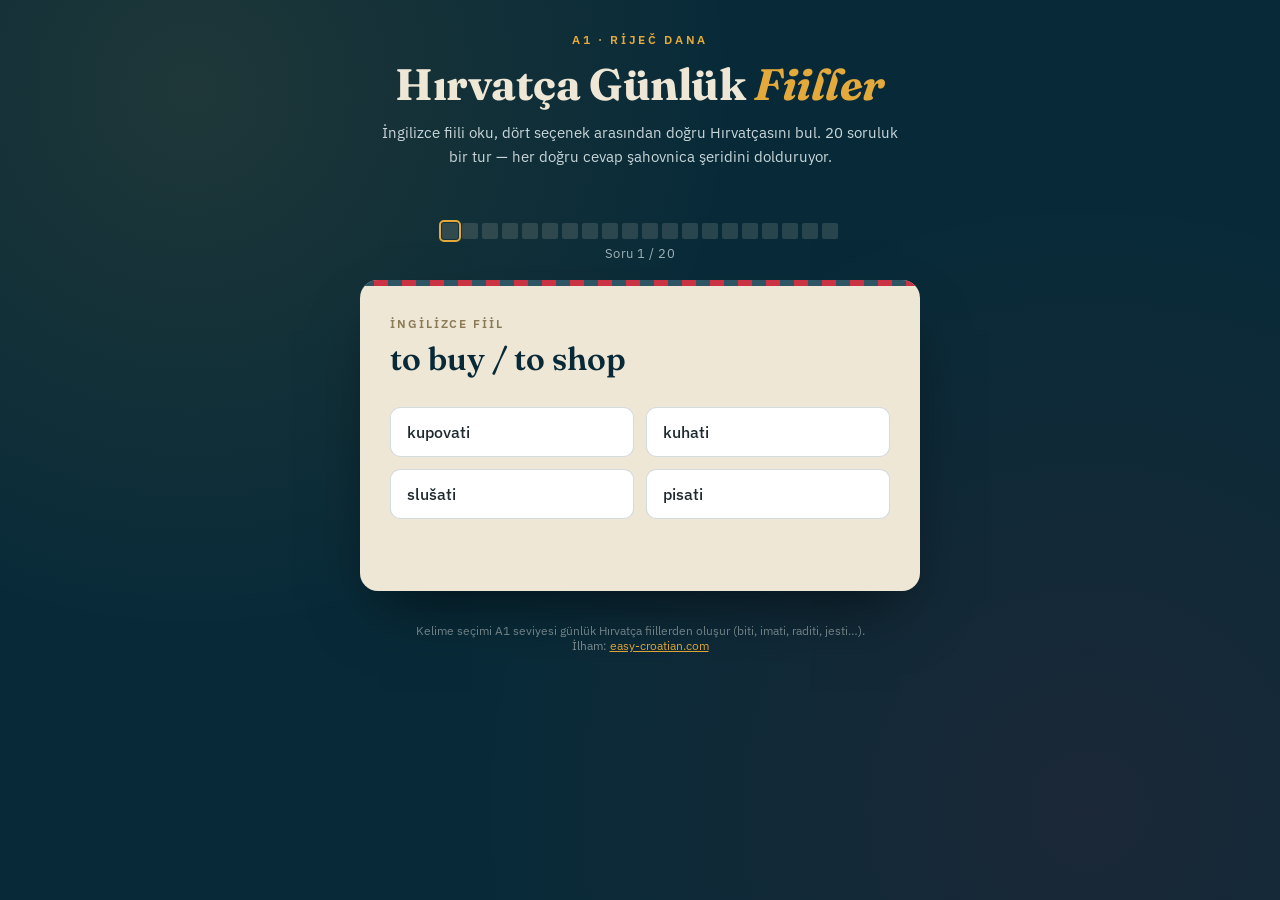
==== index.html @ 17aa5a61 "Add files via upload" ====
<!DOCTYPE html>
<html lang="tr">
<head>
<meta charset="UTF-8">
<meta name="viewport" content="width=device-width, initial-scale=1.0">
<title>Hrvatski Glagoli — Günlük Hırvatça Fiiller Quiz'i</title>
<link rel="preconnect" href="https://fonts.googleapis.com">
<link href="https://fonts.googleapis.com/css2?family=Fraunces:opsz,wght@9..144,400;9..144,600;9..144,700&family=IBM+Plex+Sans:wght@400;500;600;700&display=swap" rel="stylesheet">
<style>
  :root{
    --navy:#0B3B4F;
    --navy-deep:#082A38;
    --stone:#EFE7D6;
    --stone-dim:#E3D8C0;
    --red:#C4132B;
    --olive:#6F7B3E;
    --gold:#E3A93B;
    --ink:#1E2A2E;
  }
  *{box-sizing:border-box;}
  html,body{margin:0;padding:0;}
  body{
    background:var(--navy-deep);
    background-image:
      radial-gradient(circle at 15% 10%, rgba(227,169,59,0.10), transparent 40%),
      radial-gradient(circle at 85% 90%, rgba(196,19,43,0.10), transparent 45%);
    color:var(--stone);
    font-family:'IBM Plex Sans', sans-serif;
    min-height:100vh;
    display:flex;
    flex-direction:column;
    align-items:center;
    padding:32px 16px 60px;
  }
  @media (prefers-reduced-motion: reduce){
    *{animation-duration:0.001ms !important; transition-duration:0.001ms !important;}
  }

  header{
    text-align:center;
    max-width:640px;
    margin-bottom:28px;
  }
  .eyebrow{
    font-size:12px;
    letter-spacing:0.22em;
    text-transform:uppercase;
    color:var(--gold);
    font-weight:600;
    margin-bottom:10px;
  }
  h1{
    font-family:'Fraunces', serif;
    font-weight:700;
    font-size:clamp(28px, 5vw, 44px);
    margin:0 0 10px;
    color:var(--stone);
    letter-spacing:-0.01em;
  }
  h1 em{
    font-style:italic;
    color:var(--gold);
  }
  .sub{
    color:#C9D6D9;
    font-size:15px;
    line-height:1.6;
    max-width:520px;
    margin:0 auto;
  }

  /* Šahovnica progress strip — the signature element */
  .board{
    display:flex;
    gap:4px;
    margin:26px 0 6px;
    flex-wrap:wrap;
    justify-content:center;
    max-width:560px;
  }
  .sq{
    width:16px;
    height:16px;
    background:rgba(239,231,214,0.14);
    border-radius:2px;
    transition:background 0.35s ease, transform 0.35s ease;
  }
  .sq.correct{background:var(--olive); transform:scale(1.05);}
  .sq.wrong{background:var(--red); transform:scale(1.05);}
  .sq.current{outline:2px solid var(--gold); outline-offset:1px;}

  .counter{
    font-size:13px;
    color:#9FB2B6;
    margin-bottom:18px;
    letter-spacing:0.04em;
  }

  main{
    width:100%;
    max-width:560px;
  }

  .card{
    background:var(--stone);
    color:var(--ink);
    border-radius:18px;
    padding:36px 30px 30px;
    box-shadow:0 30px 60px -20px rgba(0,0,0,0.55);
    position:relative;
    overflow:hidden;
  }
  .card::before{
    content:"";
    position:absolute;
    top:0; left:0; right:0;
    height:6px;
    background:repeating-linear-gradient(90deg, var(--navy) 0 14px, var(--red) 14px 28px);
    opacity:0.85;
  }

  .prompt-label{
    font-size:12px;
    text-transform:uppercase;
    letter-spacing:0.16em;
    color:#8A7A55;
    font-weight:600;
    margin-bottom:8px;
  }
  .prompt{
    font-family:'Fraunces', serif;
    font-size:clamp(24px, 4vw, 32px);
    font-weight:600;
    line-height:1.25;
    margin:0 0 28px;
    color:var(--navy-deep);
  }

  .options{
    display:grid;
    grid-template-columns:1fr 1fr;
    gap:12px;
  }
  @media (max-width:420px){
    .options{grid-template-columns:1fr;}
  }
  .opt{
    font-family:'IBM Plex Sans', sans-serif;
    font-size:16px;
    font-weight:500;
    text-align:left;
    padding:14px 16px;
    border-radius:10px;
    border:1.5px solid rgba(11,59,79,0.18);
    background:#fff;
    color:var(--ink);
    cursor:pointer;
    transition:border-color 0.15s ease, transform 0.1s ease, background 0.15s ease;
  }
  .opt:hover:not(:disabled){
    border-color:var(--navy);
    transform:translateY(-1px);
  }
  .opt:focus-visible{
    outline:3px solid var(--gold);
    outline-offset:2px;
  }
  .opt:disabled{cursor:default;}
  .opt.is-correct{
    background:var(--olive);
    border-color:var(--olive);
    color:#fff;
  }
  .opt.is-wrong{
    background:var(--red);
    border-color:var(--red);
    color:#fff;
  }

  .feedback{
    min-height:24px;
    margin-top:18px;
    font-size:14px;
    font-weight:600;
    color:var(--navy);
  }
  .feedback.wrong-msg{color:var(--red);}

  .conj-panel{
    display:none;
    margin-top:16px;
    padding-top:16px;
    border-top:1.5px dashed rgba(11,59,79,0.18);
    animation:fadeIn 0.35s ease both;
  }
  @keyframes fadeIn{
    from{opacity:0; transform:translateY(4px);}
    to{opacity:1; transform:translateY(0);}
  }
  .conj-title{
    font-size:12px;
    text-transform:uppercase;
    letter-spacing:0.14em;
    font-weight:600;
    color:#8A7A55;
    margin-bottom:10px;
  }
  .conj-grid{
    display:grid;
    grid-template-columns:1fr 1fr;
    gap:6px 16px;
  }
  .conj-row{
    display:flex;
    justify-content:space-between;
    gap:8px;
    font-size:14px;
    padding:4px 0;
    border-bottom:1px solid rgba(11,59,79,0.08);
  }
  .conj-pron{
    color:#6E7C80;
    font-weight:500;
  }
  .conj-form{
    color:var(--navy-deep);
    font-weight:600;
  }

  .usage-box{
    margin-top:16px;
    padding-top:14px;
    border-top:1px solid rgba(11,59,79,0.12);
  }
  .usage-pattern{
    display:flex; align-items:baseline; gap:10px;
    flex-wrap:wrap; margin-bottom:12px;
  }
  .usage-label{
    font-size:11px; text-transform:uppercase; letter-spacing:0.14em;
    color:#8A7A55; font-weight:600;
  }
  .usage-pattern-val{
    font-size:14.5px; font-weight:600; color:var(--red);
  }
  .usage-example{
    background:rgba(11,59,79,0.05);
    border-left:3px solid var(--gold);
    border-radius:0 8px 8px 0;
    padding:10px 12px;
  }
  .usage-hr{
    font-family:'Fraunces', serif;
    font-size:16px; font-weight:600;
    color:var(--navy-deep); margin-bottom:3px;
  }
  .usage-tr{
    font-size:13.5px; color:#6E7C80;
  }

  .next-btn{
    margin-top:16px;
    display:none;
    width:100%;
    padding:13px 16px;
    border-radius:10px;
    border:none;
    background:var(--navy);
    color:var(--stone);
    font-family:'IBM Plex Sans', sans-serif;
    font-weight:600;
    font-size:15px;
    cursor:pointer;
    transition:background 0.15s ease;
  }
  .next-btn:hover{background:var(--navy-deep);}

  /* Results screen */
  .results{
    text-align:center;
    padding:44px 30px;
  }
  .results .big{
    font-family:'Fraunces', serif;
    font-size:52px;
    font-weight:700;
    color:var(--navy-deep);
    margin:6px 0 4px;
  }
  .results p{color:#4A5A5F; font-size:15px; line-height:1.6;}
  .restart-btn{
    margin-top:22px;
    padding:13px 26px;
    border-radius:10px;
    border:none;
    background:var(--red);
    color:#fff;
    font-weight:600;
    font-size:15px;
    cursor:pointer;
  }
  .restart-btn:hover{background:#a30f24;}

  footer{
    margin-top:32px;
    font-size:12px;
    color:#7C8E92;
    text-align:center;
    max-width:480px;
  }
  footer a{color:var(--gold);}
  .hidden{display:none;}
</style>
</head>
<body>

<header>
  <div class="eyebrow">A1 · Riječ dana</div>
  <h1>Hırvatça Günlük <em>Fiiller</em></h1>
  <p class="sub">İngilizce fiili oku, dört seçenek arasından doğru Hırvatçasını bul. 20 soruluk bir tur — her doğru cevap şahovnica şeridini dolduruyor.</p>
</header>

<div class="board" id="board" aria-hidden="true"></div>
<div class="counter" id="counter">Soru 1 / 20</div>

<main>
  <div class="card" id="quizCard">
    <div class="prompt-label">İngilizce fiil</div>
    <p class="prompt" id="promptText">to eat</p>
    <div class="options" id="options"></div>
    <div class="feedback" id="feedback"></div>
    <div class="conj-panel" id="conjPanel">
      <div class="conj-title" id="conjTitle">Şimdiki zaman çekimi</div>
      <div class="conj-grid" id="conjGrid"></div>
      <div class="usage-box" id="usageBox"></div>
    </div>
    <button class="next-btn" id="nextBtn">Sonraki soru →</button>
  </div>

  <div class="card hidden" id="resultsCard">
    <div class="results">
      <div class="prompt-label">Tur bitti</div>
      <div class="big" id="scoreText">0 / 20</div>
      <p id="scoreMsg">Sonuç değerlendiriliyor…</p>
      <button class="restart-btn" id="restartBtn">Yeniden başla</button>
    </div>
  </div>
</main>

<footer>
  Kelime seçimi A1 seviyesi günlük Hırvatça fiillerden oluşur (biti, imati, raditi, jesti…). İlham: <a href="https://www.easy-croatian.com/" target="_blank" rel="noopener">easy-croatian.com</a>
</footer>

<script>
  // conj = [ja, ti, on/ona/ono, mi, vi, oni] — present tense
  // pat = fiilin istediği hâl (rekcija), ex = örnek cümle, tr = Türkçesi
  const VERBS = [
    { hr:"biti", en:"to be", conj:["sam","si","je","smo","ste","su"],
      pat:"+ nominativ", ex:"Ja sam student.", tr:"Ben öğrenciyim." },
    { hr:"imati", en:"to have", conj:["imam","imaš","ima","imamo","imate","imaju"],
      pat:"+ akuzativ", ex:"Imam auto.", tr:"Arabam var." },
    { hr:"raditi", en:"to work / to do", conj:["radim","radiš","radi","radimo","radite","rade"],
      pat:"u / na + lokativ (yer)", ex:"Radim u uredu.", tr:"Ofiste çalışıyorum." },
    { hr:"jesti", en:"to eat", conj:["jedem","jedeš","jede","jedemo","jedete","jedu"],
      pat:"+ akuzativ", ex:"Jedem kruh.", tr:"Ekmek yiyorum." },
    { hr:"piti", en:"to drink", conj:["pijem","piješ","pije","pijemo","pijete","piju"],
      pat:"+ akuzativ", ex:"Pijem vodu.", tr:"Su içiyorum." },
    { hr:"spavati", en:"to sleep", conj:["spavam","spavaš","spava","spavamo","spavate","spavaju"],
      pat:"nesnesiz · u + lokativ (yer)", ex:"Spavam u sobi.", tr:"Odada uyuyorum." },
    { hr:"ići", en:"to go", conj:["idem","ideš","ide","idemo","idete","idu"],
      pat:"u / na + akuzativ (hareket)", ex:"Idem u grad.", tr:"Şehre gidiyorum." },
    { hr:"doći", en:"to come", conj:["dođem","dođeš","dođe","dođemo","dođete","dođu"],
      pat:"u / na + akuzativ (hareket)", ex:"Došao sam u Zagreb.", tr:"Zagreb'e geldim." },
    { hr:"gledati", en:"to watch", conj:["gledam","gledaš","gleda","gledamo","gledate","gledaju"],
      pat:"+ akuzativ", ex:"Gledam film.", tr:"Film izliyorum." },
    { hr:"slušati", en:"to listen", conj:["slušam","slušaš","sluša","slušamo","slušate","slušaju"],
      pat:"+ akuzativ (edatsız!)", ex:"Slušam glazbu.", tr:"Müzik dinliyorum." },
    { hr:"govoriti", en:"to speak", conj:["govorim","govoriš","govori","govorimo","govorite","govore"],
      pat:"o + lokativ (hakkında) · + akuzativ (dil)", ex:"Govorim o poslu.", tr:"İş hakkında konuşuyorum." },
    { hr:"čitati", en:"to read", conj:["čitam","čitaš","čita","čitamo","čitate","čitaju"],
      pat:"+ akuzativ", ex:"Čitam knjigu.", tr:"Kitap okuyorum." },
    { hr:"pisati", en:"to write", conj:["pišem","pišeš","piše","pišemo","pišete","pišu"],
      pat:"+ akuzativ (neyi) · + dativ (kime)", ex:"Pišem pismo majci.", tr:"Anneme mektup yazıyorum." },
    { hr:"učiti", en:"to study / to learn", conj:["učim","učiš","uči","učimo","učite","uče"],
      pat:"+ akuzativ", ex:"Učim hrvatski.", tr:"Hırvatça öğreniyorum." },
    { hr:"kupovati", en:"to buy / to shop", conj:["kupujem","kupuješ","kupuje","kupujemo","kupujete","kupuju"],
      pat:"+ akuzativ", ex:"Kupujem kruh.", tr:"Ekmek alıyorum." },
    { hr:"voljeti", en:"to love", conj:["volim","voliš","voli","volimo","volite","vole"],
      pat:"+ akuzativ", ex:"Volim more.", tr:"Denizi seviyorum." },
    { hr:"znati", en:"to know", conj:["znam","znaš","zna","znamo","znate","znaju"],
      pat:"+ akuzativ", ex:"Znam odgovor.", tr:"Cevabı biliyorum." },
    { hr:"htjeti", en:"to want", conj:["hoću","hoćeš","hoće","hoćemo","hoćete","hoće"],
      pat:"+ akuzativ · + mastar", ex:"Hoću kavu.", tr:"Kahve istiyorum." },
    { hr:"moći", en:"to be able to / can", conj:["mogu","možeš","može","možemo","možete","mogu"],
      pat:"+ mastar", ex:"Mogu doći.", tr:"Gelebilirim." },
    { hr:"živjeti", en:"to live", conj:["živim","živiš","živi","živimo","živite","žive"],
      pat:"u + lokativ (yer)", ex:"Živim u Zagrebu.", tr:"Zagreb'de yaşıyorum." },
    { hr:"igrati se", en:"to play", conj:["igram se","igraš se","igra se","igramo se","igrate se","igraju se"],
      pat:"s + instrumental (kiminle) · u + lokativ (nerede)", ex:"Djeca se igraju u parku.", tr:"Çocuklar parkta oynuyor." },
    { hr:"plesati", en:"to dance", conj:["plešem","plešeš","pleše","plešemo","plešete","plešu"],
      pat:"nesnesiz · u / na + lokativ", ex:"Plešem u klubu.", tr:"Kulüpte dans ediyorum." },
    { hr:"pjevati", en:"to sing", conj:["pjevam","pjevaš","pjeva","pjevamo","pjevate","pjevaju"],
      pat:"+ akuzativ", ex:"Pjevam pjesmu.", tr:"Şarkı söylüyorum." },
    { hr:"kuhati", en:"to cook", conj:["kuham","kuhaš","kuha","kuhamo","kuhate","kuhaju"],
      pat:"+ akuzativ", ex:"Kuham ribu.", tr:"Balık pişiriyorum." },
    { hr:"čistiti", en:"to clean", conj:["čistim","čistiš","čisti","čistimo","čistite","čiste"],
      pat:"+ akuzativ", ex:"Čistim sobu.", tr:"Odayı temizliyorum." },
    { hr:"prati", en:"to wash", conj:["perem","pereš","pere","peremo","perete","peru"],
      pat:"+ akuzativ", ex:"Perem auto.", tr:"Arabayı yıkıyorum." },
    { hr:"voziti", en:"to drive", conj:["vozim","voziš","vozi","vozimo","vozite","voze"],
      pat:"+ akuzativ", ex:"Vozim auto.", tr:"Araba kullanıyorum." },
    { hr:"putovati", en:"to travel", conj:["putujem","putuješ","putuje","putujemo","putujete","putuju"],
      pat:"u / na + akuzativ (hareket)", ex:"Putujem u Split.", tr:"Split'e seyahat ediyorum." },
    { hr:"čekati", en:"to wait", conj:["čekam","čekaš","čeka","čekamo","čekate","čekaju"],
      pat:"+ akuzativ (edatsız!)", ex:"Čekam autobus.", tr:"Otobüsü bekliyorum." },
    { hr:"otvoriti", en:"to open", conj:["otvorim","otvoriš","otvori","otvorimo","otvorite","otvore"],
      pat:"+ akuzativ", ex:"Otvorim prozor.", tr:"Pencereyi açarım." },
    { hr:"zatvoriti", en:"to close", conj:["zatvorim","zatvoriš","zatvori","zatvorimo","zatvorite","zatvore"],
      pat:"+ akuzativ", ex:"Zatvorim vrata.", tr:"Kapıyı kaparım." },
    { hr:"pomoći", en:"to help", conj:["pomognem","pomogneš","pomogne","pomognemo","pomognete","pomognu"],
      pat:"+ DATIV (akuzativ değil!)", ex:"Pomognem majci.", tr:"Anneme yardım ederim." },
    { hr:"tražiti", en:"to look for / to search", conj:["tražim","tražiš","traži","tražimo","tražite","traže"],
      pat:"+ akuzativ (edatsız!)", ex:"Tražim ključ.", tr:"Anahtarı arıyorum." },
    { hr:"naći", en:"to find", conj:["nađem","nađeš","nađe","nađemo","nađete","nađu"],
      pat:"+ akuzativ", ex:"Našao sam ključ.", tr:"Anahtarı buldum." },
    { hr:"misliti", en:"to think", conj:["mislim","misliš","misli","mislimo","mislite","misle"],
      pat:"o + lokativ · na + akuzativ", ex:"Mislim o poslu.", tr:"İşi düşünüyorum." },
    { hr:"vidjeti", en:"to see", conj:["vidim","vidiš","vidi","vidimo","vidite","vide"],
      pat:"+ akuzativ", ex:"Vidim more.", tr:"Denizi görüyorum." },
    { hr:"čuti", en:"to hear", conj:["čujem","čuješ","čuje","čujemo","čujete","čuju"],
      pat:"+ akuzativ", ex:"Čujem glazbu.", tr:"Müziği duyuyorum." },
    { hr:"smijati se", en:"to laugh", conj:["smijem se","smiješ se","smije se","smijemo se","smijete se","smiju se"],
      pat:"nesnesiz · + dativ (birine gülmek)", ex:"Djeca se smiju.", tr:"Çocuklar gülüyor." },
    { hr:"plakati", en:"to cry", conj:["plačem","plačeš","plače","plačemo","plačete","plaču"],
      pat:"nesnesiz", ex:"Dijete plače.", tr:"Çocuk ağlıyor." },
    { hr:"ustati", en:"to get up", conj:["ustanem","ustaneš","ustane","ustanemo","ustanete","ustanu"],
      pat:"nesnesiz · u + akuzativ (saat)", ex:"Ustanem u sedam.", tr:"Yedide kalkarım." },
  ];

  const PRONOUNS = ["ja","ti","on/ona/ono","mi","vi","oni"];

  const TOTAL_QUESTIONS = 20;

  let quizSet = [];
  let currentIndex = 0;
  let score = 0;
  let answered = false;

  const boardEl = document.getElementById('board');
  const counterEl = document.getElementById('counter');
  const promptEl = document.getElementById('promptText');
  const optionsEl = document.getElementById('options');
  const feedbackEl = document.getElementById('feedback');
  const nextBtn = document.getElementById('nextBtn');
  const conjPanel = document.getElementById('conjPanel');
  const conjGrid = document.getElementById('conjGrid');
  const conjTitle = document.getElementById('conjTitle');
  const usageBox = document.getElementById('usageBox');
  const quizCard = document.getElementById('quizCard');
  const resultsCard = document.getElementById('resultsCard');
  const scoreText = document.getElementById('scoreText');
  const scoreMsg = document.getElementById('scoreMsg');
  const restartBtn = document.getElementById('restartBtn');

  function shuffle(arr){
    const a = arr.slice();
    for(let i = a.length - 1; i > 0; i--){
      const j = Math.floor(Math.random() * (i + 1));
      [a[i], a[j]] = [a[j], a[i]];
    }
    return a;
  }

  function buildQuizSet(){
    const pool = shuffle(VERBS).slice(0, TOTAL_QUESTIONS);
    return pool.map(verb => {
      const distractorPool = VERBS.filter(v => v.hr !== verb.hr);
      const distractors = shuffle(distractorPool).slice(0, 3).map(v => v.hr);
      const choices = shuffle([verb.hr, ...distractors]);
      return { ...verb, choices };
    });
  }

  function buildBoard(){
    boardEl.innerHTML = '';
    for(let i = 0; i < TOTAL_QUESTIONS; i++){
      const sq = document.createElement('div');
      sq.className = 'sq';
      sq.id = 'sq-' + i;
      boardEl.appendChild(sq);
    }
  }

  function markBoard(index, isCorrect){
    const sq = document.getElementById('sq-' + index);
    sq.classList.remove('current');
    sq.classList.add(isCorrect ? 'correct' : 'wrong');
  }

  function highlightCurrent(index){
    document.querySelectorAll('.sq').forEach(s => s.classList.remove('current'));
    const sq = document.getElementById('sq-' + index);
    if(sq) sq.classList.add('current');
  }

  function renderQuestion(){
    answered = false;
    const q = quizSet[currentIndex];
    counterEl.textContent = `Soru ${currentIndex + 1} / ${TOTAL_QUESTIONS}`;
    promptEl.textContent = q.en;
    feedbackEl.textContent = '';
    feedbackEl.classList.remove('wrong-msg');
    conjPanel.style.display = 'none';
    nextBtn.style.display = 'none';
    highlightCurrent(currentIndex);

    optionsEl.innerHTML = '';
    q.choices.forEach(choice => {
      const btn = document.createElement('button');
      btn.className = 'opt';
      btn.textContent = choice;
      btn.addEventListener('click', () => handleAnswer(btn, choice, q.hr));
      optionsEl.appendChild(btn);
    });
  }

  function handleAnswer(btn, chosen, correct){
    if(answered) return;
    answered = true;
    const isCorrect = chosen === correct;
    if(isCorrect) score++;

    document.querySelectorAll('.opt').forEach(o => {
      o.disabled = true;
      if(o.textContent === correct) o.classList.add('is-correct');
      else if(o === btn) o.classList.add('is-wrong');
    });

    feedbackEl.textContent = isCorrect
      ? 'Doğru! ✓'
      : `Yanlış. Doğru cevap: "${correct}"`;
    feedbackEl.classList.toggle('wrong-msg', !isCorrect);

    if(isCorrect) showConjugation();

    markBoard(currentIndex, isCorrect);
    nextBtn.style.display = 'block';
    nextBtn.focus();
  }

  function showConjugation(){
    const q = quizSet[currentIndex];
    conjTitle.textContent = `"${q.hr}" — şimdiki zaman çekimi`;
    conjGrid.innerHTML = '';
    PRONOUNS.forEach((pron, i) => {
      const row = document.createElement('div');
      row.className = 'conj-row';
      const pronSpan = document.createElement('span');
      pronSpan.className = 'conj-pron';
      pronSpan.textContent = pron;
      const formSpan = document.createElement('span');
      formSpan.className = 'conj-form';
      formSpan.textContent = q.conj[i];
      row.appendChild(pronSpan);
      row.appendChild(formSpan);
      conjGrid.appendChild(row);
    });
    renderUsage(q);
    conjPanel.style.display = 'block';
  }

  function renderUsage(q){
    usageBox.innerHTML = '';

    const patLine = document.createElement('div');
    patLine.className = 'usage-pattern';
    const patLabel = document.createElement('span');
    patLabel.className = 'usage-label';
    patLabel.textContent = 'Kalıp';
    const patVal = document.createElement('span');
    patVal.className = 'usage-pattern-val';
    patVal.textContent = q.hr + ' ' + q.pat;
    patLine.appendChild(patLabel);
    patLine.appendChild(patVal);
    usageBox.appendChild(patLine);

    const exLine = document.createElement('div');
    exLine.className = 'usage-example';
    const exHr = document.createElement('div');
    exHr.className = 'usage-hr';
    exHr.textContent = q.ex;
    const exTr = document.createElement('div');
    exTr.className = 'usage-tr';
    exTr.textContent = q.tr;
    exLine.appendChild(exHr);
    exLine.appendChild(exTr);
    usageBox.appendChild(exLine);
  }

  function nextQuestion(){
    currentIndex++;
    if(currentIndex >= TOTAL_QUESTIONS){
      showResults();
    } else {
      renderQuestion();
    }
  }

  function showResults(){
    quizCard.classList.add('hidden');
    resultsCard.classList.remove('hidden');
    scoreText.textContent = `${score} / ${TOTAL_QUESTIONS}`;
    const pct = score / TOTAL_QUESTIONS;
    let msg;
    if(pct === 1) msg = 'Mükemmel! Bütün fiilleri biliyorsun. Bravo!';
    else if(pct >= 0.7) msg = 'Çok iyi gidiyorsun — birkaç fiili tekrar et.';
    else if(pct >= 0.4) msg = 'İyi bir başlangıç. Tekrar oynayarak pekiştirebilirsin.';
    else msg = 'Sorun değil, tekrar dene — her tekrar kelimeleri kalıcılaştırır.';
    scoreMsg.textContent = msg;
  }

  function startQuiz(){
    quizSet = buildQuizSet();
    currentIndex = 0;
    score = 0;
    resultsCard.classList.add('hidden');
    quizCard.classList.remove('hidden');
    buildBoard();
    renderQuestion();
  }

  nextBtn.addEventListener('click', nextQuestion);
  restartBtn.addEventListener('click', startQuiz);

  startQuiz();
</script>

</body>
</html>
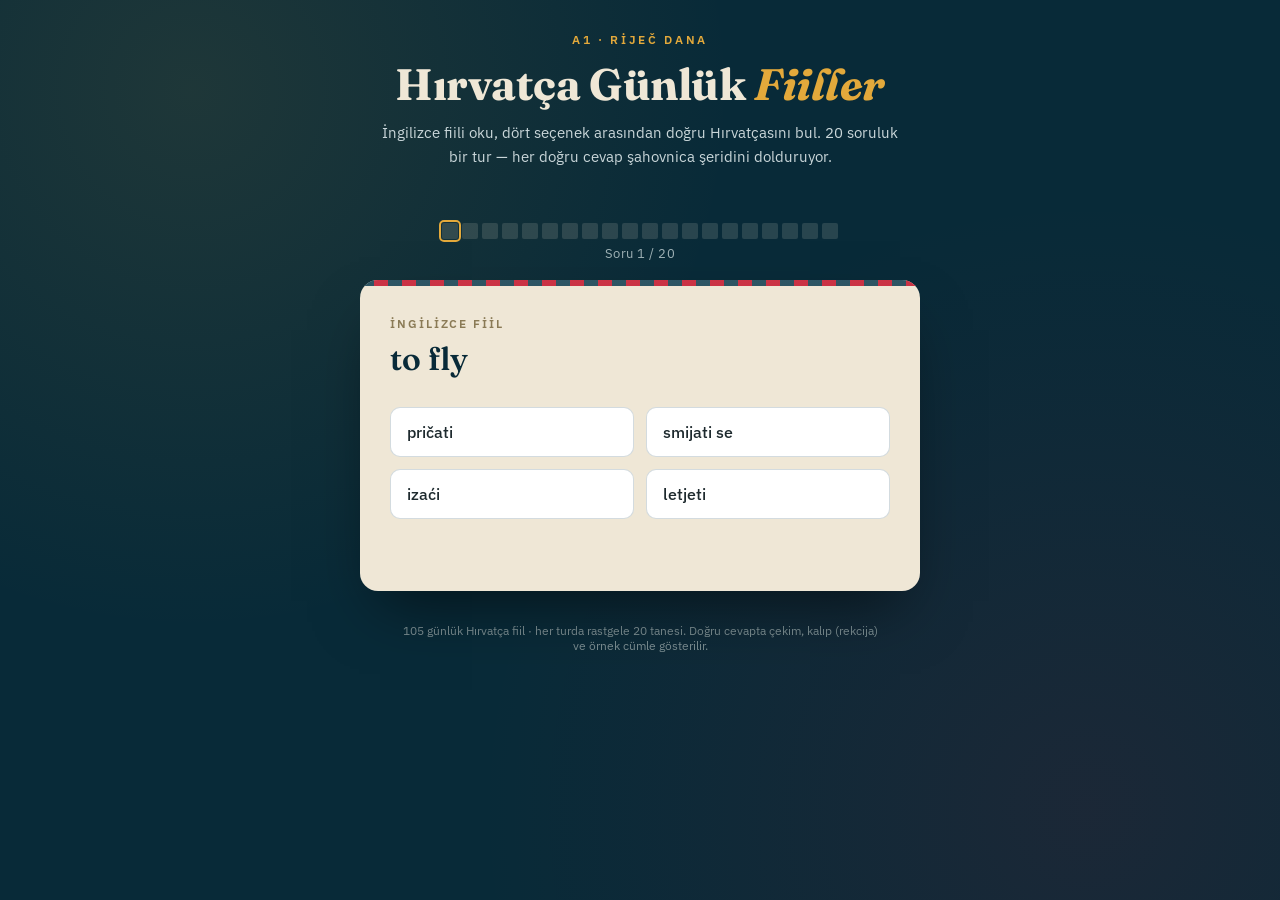
==== commit 9c86b98b: "Add files via upload" ====
--- a/index.html
+++ b/index.html
@@ -348,7 +348,7 @@
 </main>
 
 <footer>
-  Kelime seçimi A1 seviyesi günlük Hırvatça fiillerden oluşur (biti, imati, raditi, jesti…). İlham: <a href="https://www.easy-croatian.com/" target="_blank" rel="noopener">easy-croatian.com</a>
+  105 günlük Hırvatça fiil · her turda rastgele 20 tanesi. Doğru cevapta çekim, kalıp (rekcija) ve örnek cümle gösterilir.
 </footer>
 
 <script>
@@ -366,7 +366,7 @@
     { hr:"piti", en:"to drink", conj:["pijem","piješ","pije","pijemo","pijete","piju"],
       pat:"+ akuzativ", ex:"Pijem vodu.", tr:"Su içiyorum." },
     { hr:"spavati", en:"to sleep", conj:["spavam","spavaš","spava","spavamo","spavate","spavaju"],
-      pat:"nesnesiz · u + lokativ (yer)", ex:"Spavam u sobi.", tr:"Odada uyuyorum." },
+      pat:"nesnesiz · u + lokativ", ex:"Spavam u sobi.", tr:"Odada uyuyorum." },
     { hr:"ići", en:"to go", conj:["idem","ideš","ide","idemo","idete","idu"],
       pat:"u / na + akuzativ (hareket)", ex:"Idem u grad.", tr:"Şehre gidiyorum." },
     { hr:"doći", en:"to come", conj:["dođem","dođeš","dođe","dođemo","dođete","dođu"],
@@ -376,7 +376,7 @@
     { hr:"slušati", en:"to listen", conj:["slušam","slušaš","sluša","slušamo","slušate","slušaju"],
       pat:"+ akuzativ (edatsız!)", ex:"Slušam glazbu.", tr:"Müzik dinliyorum." },
     { hr:"govoriti", en:"to speak", conj:["govorim","govoriš","govori","govorimo","govorite","govore"],
-      pat:"o + lokativ (hakkında) · + akuzativ (dil)", ex:"Govorim o poslu.", tr:"İş hakkında konuşuyorum." },
+      pat:"o + lokativ · + akuzativ (dil)", ex:"Govorim o poslu.", tr:"İş hakkında konuşuyorum." },
     { hr:"čitati", en:"to read", conj:["čitam","čitaš","čita","čitamo","čitate","čitaju"],
       pat:"+ akuzativ", ex:"Čitam knjigu.", tr:"Kitap okuyorum." },
     { hr:"pisati", en:"to write", conj:["pišem","pišeš","piše","pišemo","pišete","pišu"],
@@ -391,14 +391,14 @@
       pat:"+ akuzativ", ex:"Znam odgovor.", tr:"Cevabı biliyorum." },
     { hr:"htjeti", en:"to want", conj:["hoću","hoćeš","hoće","hoćemo","hoćete","hoće"],
       pat:"+ akuzativ · + mastar", ex:"Hoću kavu.", tr:"Kahve istiyorum." },
-    { hr:"moći", en:"to be able to / can", conj:["mogu","možeš","može","možemo","možete","mogu"],
+    { hr:"moći", en:"can / to be able to", conj:["mogu","možeš","može","možemo","možete","mogu"],
       pat:"+ mastar", ex:"Mogu doći.", tr:"Gelebilirim." },
     { hr:"živjeti", en:"to live", conj:["živim","živiš","živi","živimo","živite","žive"],
-      pat:"u + lokativ (yer)", ex:"Živim u Zagrebu.", tr:"Zagreb'de yaşıyorum." },
+      pat:"u + lokativ", ex:"Živim u Zagrebu.", tr:"Zagreb'de yaşıyorum." },
     { hr:"igrati se", en:"to play", conj:["igram se","igraš se","igra se","igramo se","igrate se","igraju se"],
-      pat:"s + instrumental (kiminle) · u + lokativ (nerede)", ex:"Djeca se igraju u parku.", tr:"Çocuklar parkta oynuyor." },
+      pat:"s + instrumental · u + lokativ", ex:"Djeca se igraju u parku.", tr:"Çocuklar parkta oynuyor." },
     { hr:"plesati", en:"to dance", conj:["plešem","plešeš","pleše","plešemo","plešete","plešu"],
-      pat:"nesnesiz · u / na + lokativ", ex:"Plešem u klubu.", tr:"Kulüpte dans ediyorum." },
+      pat:"nesnesiz · u + lokativ", ex:"Plešem u klubu.", tr:"Kulüpte dans ediyorum." },
     { hr:"pjevati", en:"to sing", conj:["pjevam","pjevaš","pjeva","pjevamo","pjevate","pjevaju"],
       pat:"+ akuzativ", ex:"Pjevam pjesmu.", tr:"Şarkı söylüyorum." },
     { hr:"kuhati", en:"to cook", conj:["kuham","kuhaš","kuha","kuhamo","kuhate","kuhaju"],
@@ -410,7 +410,7 @@
     { hr:"voziti", en:"to drive", conj:["vozim","voziš","vozi","vozimo","vozite","voze"],
       pat:"+ akuzativ", ex:"Vozim auto.", tr:"Araba kullanıyorum." },
     { hr:"putovati", en:"to travel", conj:["putujem","putuješ","putuje","putujemo","putujete","putuju"],
-      pat:"u / na + akuzativ (hareket)", ex:"Putujem u Split.", tr:"Split'e seyahat ediyorum." },
+      pat:"u / na + akuzativ", ex:"Putujem u Split.", tr:"Split'e seyahat ediyorum." },
     { hr:"čekati", en:"to wait", conj:["čekam","čekaš","čeka","čekamo","čekate","čekaju"],
       pat:"+ akuzativ (edatsız!)", ex:"Čekam autobus.", tr:"Otobüsü bekliyorum." },
     { hr:"otvoriti", en:"to open", conj:["otvorim","otvoriš","otvori","otvorimo","otvorite","otvore"],
@@ -419,7 +419,7 @@
       pat:"+ akuzativ", ex:"Zatvorim vrata.", tr:"Kapıyı kaparım." },
     { hr:"pomoći", en:"to help", conj:["pomognem","pomogneš","pomogne","pomognemo","pomognete","pomognu"],
       pat:"+ DATIV (akuzativ değil!)", ex:"Pomognem majci.", tr:"Anneme yardım ederim." },
-    { hr:"tražiti", en:"to look for / to search", conj:["tražim","tražiš","traži","tražimo","tražite","traže"],
+    { hr:"tražiti", en:"to look for", conj:["tražim","tražiš","traži","tražimo","tražite","traže"],
       pat:"+ akuzativ (edatsız!)", ex:"Tražim ključ.", tr:"Anahtarı arıyorum." },
     { hr:"naći", en:"to find", conj:["nađem","nađeš","nađe","nađemo","nađete","nađu"],
       pat:"+ akuzativ", ex:"Našao sam ključ.", tr:"Anahtarı buldum." },
@@ -435,6 +435,136 @@
       pat:"nesnesiz", ex:"Dijete plače.", tr:"Çocuk ağlıyor." },
     { hr:"ustati", en:"to get up", conj:["ustanem","ustaneš","ustane","ustanemo","ustanete","ustanu"],
       pat:"nesnesiz · u + akuzativ (saat)", ex:"Ustanem u sedam.", tr:"Yedide kalkarım." },
+    { hr:"nedostajati", en:"to miss (someone)", conj:["nedostajem","nedostaješ","nedostaje","nedostajemo","nedostajete","nedostaju"],
+      pat:"+ DATIV (özleyen kişi datifte!)", ex:"Nedostaje mi obitelj.", tr:"Ailemi özlüyorum. (harfiyen: aile bana eksik)" },
+    { hr:"nadati se", en:"to hope", conj:["nadam se","nadaš se","nada se","nadamo se","nadate se","nadaju se"],
+      pat:"+ dativ · da + cümle", ex:"Nadam se lijepom vremenu.", tr:"Güzel hava umuyorum." },
+    { hr:"zaboraviti", en:"to forget", conj:["zaboravim","zaboraviš","zaboravi","zaboravimo","zaboravite","zaborave"],
+      pat:"+ akuzativ", ex:"Zaboravio sam ključ.", tr:"Anahtarı unuttum." },
+    { hr:"šetati", en:"to stroll / to walk around", conj:["šetam","šetaš","šeta","šetamo","šetate","šetaju"],
+      pat:"po + lokativ", ex:"Šetam po gradu.", tr:"Şehirde geziyorum." },
+    { hr:"hodati", en:"to walk", conj:["hodam","hodaš","hoda","hodamo","hodate","hodaju"],
+      pat:"nesnesiz", ex:"Hodam polako.", tr:"Yavaş yürüyorum." },
+    { hr:"trčati", en:"to run", conj:["trčim","trčiš","trči","trčimo","trčite","trče"],
+      pat:"nesnesiz · u + lokativ", ex:"Trčim u parku.", tr:"Parkta koşuyorum." },
+    { hr:"peći", en:"to bake / to roast", conj:["pečem","pečeš","peče","pečemo","pečete","peku"],
+      pat:"+ akuzativ", ex:"Pečem kruh.", tr:"Ekmek pişiriyorum." },
+    { hr:"pripremati", en:"to prepare", conj:["pripremam","pripremaš","priprema","pripremamo","pripremate","pripremaju"],
+      pat:"+ akuzativ", ex:"Pripremam večeru.", tr:"Akşam yemeği hazırlıyorum." },
+    { hr:"napraviti", en:"to make / to do", conj:["napravim","napraviš","napravi","napravimo","napravite","naprave"],
+      pat:"+ akuzativ", ex:"Napravim kavu.", tr:"Kahve yaparım." },
+    { hr:"razumjeti", en:"to understand", conj:["razumijem","razumiješ","razumije","razumijemo","razumijete","razumiju"],
+      pat:"+ akuzativ", ex:"Razumijem hrvatski.", tr:"Hırvatça anlıyorum." },
+    { hr:"pitati", en:"to ask", conj:["pitam","pitaš","pita","pitamo","pitate","pitaju"],
+      pat:"+ akuzativ (kişi de akuzatifte!)", ex:"Pitam učitelja.", tr:"Öğretmene soruyorum." },
+    { hr:"odgovoriti", en:"to answer", conj:["odgovorim","odgovoriš","odgovori","odgovorimo","odgovorite","odgovore"],
+      pat:"+ dativ (kime)", ex:"Odgovorim prijatelju.", tr:"Arkadaşıma cevap veririm." },
+    { hr:"zvati", en:"to call", conj:["zovem","zoveš","zove","zovemo","zovete","zovu"],
+      pat:"+ akuzativ", ex:"Zovem majku.", tr:"Annemi arıyorum." },
+    { hr:"trebati", en:"to need", conj:["trebam","trebaš","treba","trebamo","trebate","trebaju"],
+      pat:"+ akuzativ · + mastar", ex:"Trebam pomoć.", tr:"Yardıma ihtiyacım var." },
+    { hr:"morati", en:"must / to have to", conj:["moram","moraš","mora","moramo","morate","moraju"],
+      pat:"+ mastar", ex:"Moram raditi.", tr:"Çalışmak zorundayım." },
+    { hr:"smjeti", en:"to be allowed to", conj:["smijem","smiješ","smije","smijemo","smijete","smiju"],
+      pat:"+ mastar", ex:"Smijem ući.", tr:"İçeri girebilirim." },
+    { hr:"sviđati se", en:"to like", conj:["sviđam se","sviđaš se","sviđa se","sviđamo se","sviđate se","sviđaju se"],
+      pat:"+ DATIV (beğenen kişi datifte!)", ex:"Sviđa mi se grad.", tr:"Şehri beğeniyorum." },
+    { hr:"bojati se", en:"to be afraid", conj:["bojim se","bojiš se","boji se","bojimo se","bojite se","boje se"],
+      pat:"+ GENITIV", ex:"Bojim se psa.", tr:"Köpekten korkuyorum." },
+    { hr:"sjećati se", en:"to remember", conj:["sjećam se","sjećaš se","sjeća se","sjećamo se","sjećate se","sjećaju se"],
+      pat:"+ GENITIV", ex:"Sjećam se ljeta.", tr:"Yazı hatırlıyorum." },
+    { hr:"brinuti se", en:"to worry", conj:["brinem se","brineš se","brine se","brinemo se","brinete se","brinu se"],
+      pat:"o + lokativ", ex:"Brinem se o djeci.", tr:"Çocuklar için endişeleniyorum." },
+    { hr:"radovati se", en:"to look forward to", conj:["radujem se","raduješ se","raduje se","radujemo se","radujete se","raduju se"],
+      pat:"+ dativ", ex:"Radujem se putovanju.", tr:"Seyahati dört gözle bekliyorum." },
+    { hr:"kupati se", en:"to bathe / to swim", conj:["kupam se","kupaš se","kupa se","kupamo se","kupate se","kupaju se"],
+      pat:"u + lokativ", ex:"Kupam se u moru.", tr:"Denizde yüzüyorum." },
+    { hr:"plivati", en:"to swim", conj:["plivam","plivaš","pliva","plivamo","plivate","plivaju"],
+      pat:"nesnesiz", ex:"Plivam svaki dan.", tr:"Her gün yüzüyorum." },
+    { hr:"ući", en:"to enter", conj:["uđem","uđeš","uđe","uđemo","uđete","uđu"],
+      pat:"u + akuzativ", ex:"Uđem u sobu.", tr:"Odaya girerim." },
+    { hr:"izaći", en:"to go out", conj:["izađem","izađeš","izađe","izađemo","izađete","izađu"],
+      pat:"iz + GENITIV", ex:"Izađem iz kuće.", tr:"Evden çıkarım." },
+    { hr:"sjediti", en:"to sit (be seated)", conj:["sjedim","sjediš","sjedi","sjedimo","sjedite","sjede"],
+      pat:"u / na + lokativ", ex:"Sjedim u kafiću.", tr:"Kafede oturuyorum." },
+    { hr:"sjesti", en:"to sit down", conj:["sjednem","sjedneš","sjedne","sjednemo","sjednete","sjednu"],
+      pat:"na + akuzativ (hareket!)", ex:"Sjednem na stolicu.", tr:"Sandalyeye otururum." },
+    { hr:"stajati", en:"to stand", conj:["stojim","stojiš","stoji","stojimo","stojite","stoje"],
+      pat:"nesnesiz", ex:"Stojim ispred kuće.", tr:"Evin önünde duruyorum." },
+    { hr:"ležati", en:"to lie (be lying)", conj:["ležim","ležiš","leži","ležimo","ležite","leže"],
+      pat:"na + lokativ", ex:"Ležim na plaži.", tr:"Plajda uzanıyorum." },
+    { hr:"leći", en:"to lie down", conj:["legnem","legneš","legne","legnemo","legnete","legnu"],
+      pat:"na + akuzativ (hareket!)", ex:"Legnem na krevet.", tr:"Yatağa uzanırım." },
+    { hr:"oblačiti se", en:"to get dressed", conj:["oblačim se","oblačiš se","oblači se","oblačimo se","oblačite se","oblače se"],
+      pat:"nesnesiz", ex:"Oblačim se brzo.", tr:"Hızlı giyiniyorum." },
+    { hr:"tuširati se", en:"to shower", conj:["tuširam se","tuširaš se","tušira se","tuširamo se","tuširate se","tuširaju se"],
+      pat:"nesnesiz", ex:"Tuširam se ujutro.", tr:"Sabah duş alıyorum." },
+    { hr:"kupiti", en:"to buy", conj:["kupim","kupiš","kupi","kupimo","kupite","kupe"],
+      pat:"+ akuzativ", ex:"Kupim kruh.", tr:"Ekmek alırım." },
+    { hr:"prodati", en:"to sell", conj:["prodam","prodaš","proda","prodamo","prodate","prodaju"],
+      pat:"+ akuzativ", ex:"Prodam auto.", tr:"Arabayı satarım." },
+    { hr:"platiti", en:"to pay", conj:["platim","platiš","plati","platimo","platite","plate"],
+      pat:"+ akuzativ", ex:"Platim račun.", tr:"Hesabı öderim." },
+    { hr:"koštati", en:"to cost", conj:["koštam","koštaš","košta","koštamo","koštate","koštaju"],
+      pat:"nesnesiz", ex:"Kava košta dva eura.", tr:"Kahve iki euro." },
+    { hr:"dati", en:"to give", conj:["dam","daš","da","damo","date","daju"],
+      pat:"+ akuzativ (neyi) · + dativ (kime)", ex:"Dam knjigu prijatelju.", tr:"Kitabı arkadaşıma veririm." },
+    { hr:"uzeti", en:"to take", conj:["uzmem","uzmeš","uzme","uzmemo","uzmete","uzmu"],
+      pat:"+ akuzativ", ex:"Uzmem torbu.", tr:"Çantayı alırım." },
+    { hr:"donijeti", en:"to bring", conj:["donesem","doneseš","donese","donesemo","donesete","donesu"],
+      pat:"+ akuzativ", ex:"Donesem vodu.", tr:"Su getiririm." },
+    { hr:"nositi", en:"to carry / to wear", conj:["nosim","nosiš","nosi","nosimo","nosite","nose"],
+      pat:"+ akuzativ", ex:"Nosim jaknu.", tr:"Ceket giyiyorum." },
+    { hr:"staviti", en:"to put", conj:["stavim","staviš","stavi","stavimo","stavite","stave"],
+      pat:"u / na + akuzativ", ex:"Stavim knjigu na stol.", tr:"Kitabı masaya koyarım." },
+    { hr:"upaliti", en:"to turn on", conj:["upalim","upališ","upali","upalimo","upalite","upale"],
+      pat:"+ akuzativ", ex:"Upalim svjetlo.", tr:"Işığı açarım." },
+    { hr:"ugasiti", en:"to turn off", conj:["ugasim","ugasiš","ugasi","ugasimo","ugasite","ugase"],
+      pat:"+ akuzativ", ex:"Ugasim televizor.", tr:"Televizyonu kapatırım." },
+    { hr:"razgovarati", en:"to converse", conj:["razgovaram","razgovaraš","razgovara","razgovaramo","razgovarate","razgovaraju"],
+      pat:"s + INSTRUMENTAL · o + lokativ", ex:"Razgovaram s prijateljem.", tr:"Arkadaşımla konuşuyorum." },
+    { hr:"pričati", en:"to tell / to chat", conj:["pričam","pričaš","priča","pričamo","pričate","pričaju"],
+      pat:"o + lokativ", ex:"Pričam o putovanju.", tr:"Seyahati anlatıyorum." },
+    { hr:"reći", en:"to say", conj:["kažem","kažeš","kaže","kažemo","kažete","kažu"],
+      pat:"+ dativ (kime) · + akuzativ (neyi)", ex:"Kažem ti istinu.", tr:"Sana doğruyu söylüyorum." },
+    { hr:"objasniti", en:"to explain", conj:["objasnim","objasniš","objasni","objasnimo","objasnite","objasne"],
+      pat:"+ akuzativ (neyi) · + dativ (kime)", ex:"Objasnim lekciju studentu.", tr:"Dersi öğrenciye açıklarım." },
+    { hr:"ponoviti", en:"to repeat", conj:["ponovim","ponoviš","ponovi","ponovimo","ponovite","ponove"],
+      pat:"+ akuzativ", ex:"Ponovim riječ.", tr:"Kelimeyi tekrarlarım." },
+    { hr:"posjetiti", en:"to visit", conj:["posjetim","posjetiš","posjeti","posjetimo","posjetite","posjete"],
+      pat:"+ akuzativ", ex:"Posjetim baku.", tr:"Babaannemi ziyaret ederim." },
+    { hr:"upoznati", en:"to meet / to get to know", conj:["upoznam","upoznaš","upozna","upoznamo","upoznate","upoznaju"],
+      pat:"+ akuzativ", ex:"Upoznam novog susjeda.", tr:"Yeni komşuyu tanırım." },
+    { hr:"probati", en:"to try", conj:["probam","probaš","proba","probamo","probate","probaju"],
+      pat:"+ akuzativ · + mastar", ex:"Probam kolač.", tr:"Keki denerim." },
+    { hr:"osjećati se", en:"to feel", conj:["osjećam se","osjećaš se","osjeća se","osjećamo se","osjećate se","osjećaju se"],
+      pat:"nesnesiz + zarf", ex:"Osjećam se dobro.", tr:"İyi hissediyorum." },
+    { hr:"boljeti", en:"to hurt", conj:["bolim","boliš","boli","bolimo","bolite","bole"],
+      pat:"+ AKUZATIV (ağrıyan kişi akuzatifte!)", ex:"Boli me glava.", tr:"Başım ağrıyor." },
+    { hr:"izgledati", en:"to look / to seem", conj:["izgledam","izgledaš","izgleda","izgledamo","izgledate","izgledaju"],
+      pat:"nesnesiz + zarf", ex:"Izgledaš umorno.", tr:"Yorgun görünüyorsun." },
+    { hr:"izgubiti", en:"to lose", conj:["izgubim","izgubiš","izgubi","izgubimo","izgubite","izgube"],
+      pat:"+ akuzativ", ex:"Izgubim ključ.", tr:"Anahtarı kaybederim." },
+    { hr:"vjerovati", en:"to believe", conj:["vjerujem","vjeruješ","vjeruje","vjerujemo","vjerujete","vjeruju"],
+      pat:"+ DATIV", ex:"Vjerujem ti.", tr:"Sana inanıyorum." },
+    { hr:"pozvati", en:"to invite", conj:["pozovem","pozoveš","pozove","pozovemo","pozovete","pozovu"],
+      pat:"+ akuzativ", ex:"Pozovem prijatelje.", tr:"Arkadaşları davet ederim." },
+    { hr:"slaviti", en:"to celebrate", conj:["slavim","slaviš","slavi","slavimo","slavite","slave"],
+      pat:"+ akuzativ", ex:"Slavim rođendan.", tr:"Doğum günü kutluyorum." },
+    { hr:"paziti", en:"to be careful / to look after", conj:["pazim","paziš","pazi","pazimo","pazite","paze"],
+      pat:"na + akuzativ", ex:"Pazim na djecu.", tr:"Çocuklara dikkat ediyorum." },
+    { hr:"početi", en:"to begin", conj:["počnem","počneš","počne","počnemo","počnete","počnu"],
+      pat:"+ akuzativ · + mastar", ex:"Počnem raditi.", tr:"Çalışmaya başlarım." },
+    { hr:"završiti", en:"to finish", conj:["završim","završiš","završi","završimo","završite","završe"],
+      pat:"+ akuzativ", ex:"Završim posao.", tr:"İşi bitiririm." },
+    { hr:"ostati", en:"to stay", conj:["ostanem","ostaneš","ostane","ostanemo","ostanete","ostanu"],
+      pat:"u / na + lokativ", ex:"Ostanem u hotelu.", tr:"Otelde kalırım." },
+    { hr:"vratiti se", en:"to return", conj:["vratim se","vratiš se","vrati se","vratimo se","vratite se","vrate se"],
+      pat:"iz + GENITIV", ex:"Vratim se iz škole.", tr:"Okuldan dönerim." },
+    { hr:"letjeti", en:"to fly", conj:["letim","letiš","leti","letimo","letite","lete"],
+      pat:"u / na + akuzativ", ex:"Letim u Zagreb.", tr:"Zagreb'e uçuyorum." },
+    { hr:"stanovati", en:"to reside", conj:["stanujem","stanuješ","stanuje","stanujemo","stanujete","stanuju"],
+      pat:"u + lokativ", ex:"Stanujem u Splitu.", tr:"Split'te oturuyorum." },
   ];
 
   const PRONOUNS = ["ja","ti","on/ona/ono","mi","vi","oni"];
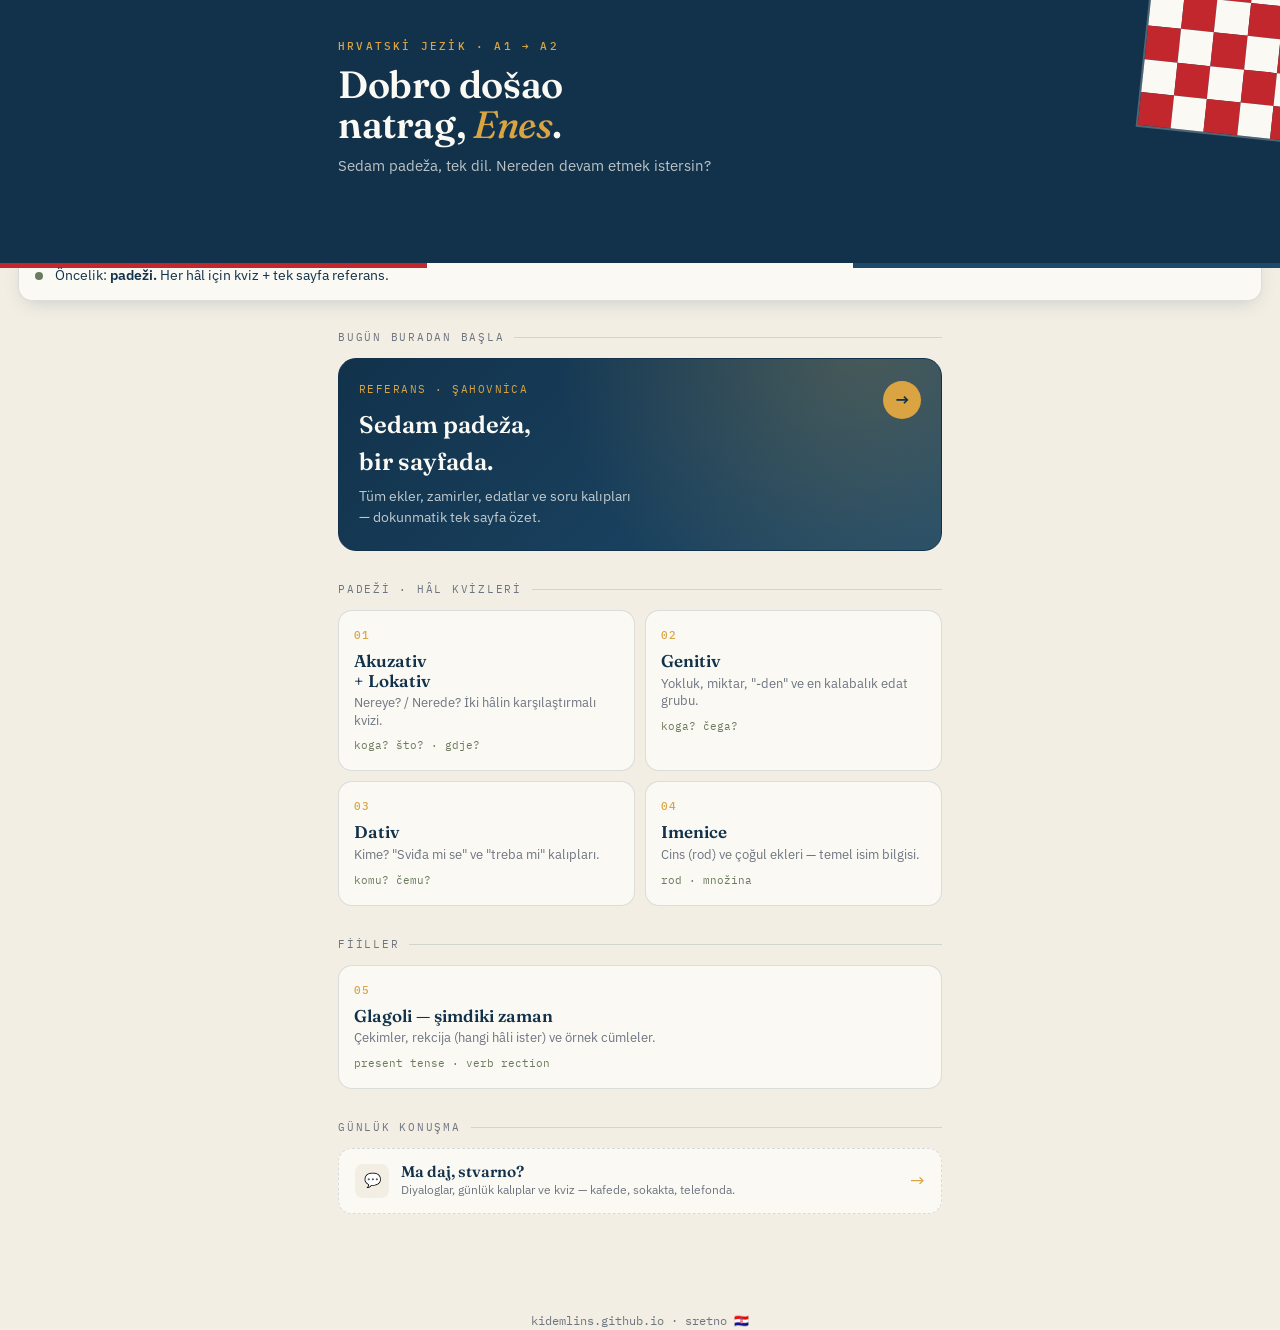
==== commit 37805b9e: "Add files via upload" ====
--- a/index.html
+++ b/index.html
@@ -3,766 +3,255 @@
 <head>
 <meta charset="UTF-8">
 <meta name="viewport" content="width=device-width, initial-scale=1.0">
-<title>Hrvatski Glagoli — Günlük Hırvatça Fiiller Quiz'i</title>
+<title>Hrvatski · Ana Sayfa</title>
 <link rel="preconnect" href="https://fonts.googleapis.com">
-<link href="https://fonts.googleapis.com/css2?family=Fraunces:opsz,wght@9..144,400;9..144,600;9..144,700&family=IBM+Plex+Sans:wght@400;500;600;700&display=swap" rel="stylesheet">
+<link rel="preconnect" href="https://fonts.gstatic.com" crossorigin>
+<link href="https://fonts.googleapis.com/css2?family=Fraunces:opsz,wght@9..144,400;9..144,500;9..144,600;9..144,700&family=IBM+Plex+Sans:wght@400;500;600&family=IBM+Plex+Mono:wght@400;500&display=swap" rel="stylesheet">
 <style>
-  :root{
-    --navy:#0B3B4F;
-    --navy-deep:#082A38;
-    --stone:#EFE7D6;
-    --stone-dim:#E3D8C0;
-    --red:#C4132B;
-    --olive:#6F7B3E;
-    --gold:#E3A93B;
-    --ink:#1E2A2E;
-  }
-  *{box-sizing:border-box;}
-  html,body{margin:0;padding:0;}
-  body{
-    background:var(--navy-deep);
-    background-image:
-      radial-gradient(circle at 15% 10%, rgba(227,169,59,0.10), transparent 40%),
-      radial-gradient(circle at 85% 90%, rgba(196,19,43,0.10), transparent 45%);
-    color:var(--stone);
-    font-family:'IBM Plex Sans', sans-serif;
-    min-height:100vh;
-    display:flex;
-    flex-direction:column;
-    align-items:center;
-    padding:32px 16px 60px;
-  }
-  @media (prefers-reduced-motion: reduce){
-    *{animation-duration:0.001ms !important; transition-duration:0.001ms !important;}
-  }
-
-  header{
-    text-align:center;
-    max-width:640px;
-    margin-bottom:28px;
-  }
-  .eyebrow{
-    font-size:12px;
-    letter-spacing:0.22em;
-    text-transform:uppercase;
-    color:var(--gold);
-    font-weight:600;
-    margin-bottom:10px;
-  }
-  h1{
-    font-family:'Fraunces', serif;
-    font-weight:700;
-    font-size:clamp(28px, 5vw, 44px);
-    margin:0 0 10px;
-    color:var(--stone);
-    letter-spacing:-0.01em;
-  }
-  h1 em{
-    font-style:italic;
-    color:var(--gold);
-  }
-  .sub{
-    color:#C9D6D9;
-    font-size:15px;
-    line-height:1.6;
-    max-width:520px;
-    margin:0 auto;
-  }
-
-  /* Šahovnica progress strip — the signature element */
-  .board{
-    display:flex;
-    gap:4px;
-    margin:26px 0 6px;
-    flex-wrap:wrap;
-    justify-content:center;
-    max-width:560px;
-  }
-  .sq{
-    width:16px;
-    height:16px;
-    background:rgba(239,231,214,0.14);
-    border-radius:2px;
-    transition:background 0.35s ease, transform 0.35s ease;
-  }
-  .sq.correct{background:var(--olive); transform:scale(1.05);}
-  .sq.wrong{background:var(--red); transform:scale(1.05);}
-  .sq.current{outline:2px solid var(--gold); outline-offset:1px;}
-
-  .counter{
-    font-size:13px;
-    color:#9FB2B6;
-    margin-bottom:18px;
-    letter-spacing:0.04em;
-  }
-
-  main{
-    width:100%;
-    max-width:560px;
-  }
-
-  .card{
-    background:var(--stone);
-    color:var(--ink);
-    border-radius:18px;
-    padding:36px 30px 30px;
-    box-shadow:0 30px 60px -20px rgba(0,0,0,0.55);
-    position:relative;
-    overflow:hidden;
-  }
-  .card::before{
-    content:"";
-    position:absolute;
-    top:0; left:0; right:0;
-    height:6px;
-    background:repeating-linear-gradient(90deg, var(--navy) 0 14px, var(--red) 14px 28px);
-    opacity:0.85;
-  }
-
-  .prompt-label{
-    font-size:12px;
-    text-transform:uppercase;
-    letter-spacing:0.16em;
-    color:#8A7A55;
-    font-weight:600;
-    margin-bottom:8px;
-  }
-  .prompt{
-    font-family:'Fraunces', serif;
-    font-size:clamp(24px, 4vw, 32px);
-    font-weight:600;
-    line-height:1.25;
-    margin:0 0 28px;
-    color:var(--navy-deep);
-  }
-
-  .options{
-    display:grid;
-    grid-template-columns:1fr 1fr;
-    gap:12px;
-  }
-  @media (max-width:420px){
-    .options{grid-template-columns:1fr;}
-  }
-  .opt{
-    font-family:'IBM Plex Sans', sans-serif;
-    font-size:16px;
-    font-weight:500;
-    text-align:left;
-    padding:14px 16px;
-    border-radius:10px;
-    border:1.5px solid rgba(11,59,79,0.18);
-    background:#fff;
-    color:var(--ink);
-    cursor:pointer;
-    transition:border-color 0.15s ease, transform 0.1s ease, background 0.15s ease;
-  }
-  .opt:hover:not(:disabled){
-    border-color:var(--navy);
-    transform:translateY(-1px);
-  }
-  .opt:focus-visible{
-    outline:3px solid var(--gold);
-    outline-offset:2px;
-  }
-  .opt:disabled{cursor:default;}
-  .opt.is-correct{
-    background:var(--olive);
-    border-color:var(--olive);
-    color:#fff;
-  }
-  .opt.is-wrong{
-    background:var(--red);
-    border-color:var(--red);
-    color:#fff;
-  }
-
-  .feedback{
-    min-height:24px;
-    margin-top:18px;
-    font-size:14px;
-    font-weight:600;
-    color:var(--navy);
-  }
-  .feedback.wrong-msg{color:var(--red);}
-
-  .conj-panel{
-    display:none;
-    margin-top:16px;
-    padding-top:16px;
-    border-top:1.5px dashed rgba(11,59,79,0.18);
-    animation:fadeIn 0.35s ease both;
-  }
-  @keyframes fadeIn{
-    from{opacity:0; transform:translateY(4px);}
-    to{opacity:1; transform:translateY(0);}
-  }
-  .conj-title{
-    font-size:12px;
-    text-transform:uppercase;
-    letter-spacing:0.14em;
-    font-weight:600;
-    color:#8A7A55;
-    margin-bottom:10px;
-  }
-  .conj-grid{
-    display:grid;
-    grid-template-columns:1fr 1fr;
-    gap:6px 16px;
-  }
-  .conj-row{
-    display:flex;
-    justify-content:space-between;
-    gap:8px;
-    font-size:14px;
-    padding:4px 0;
-    border-bottom:1px solid rgba(11,59,79,0.08);
-  }
-  .conj-pron{
-    color:#6E7C80;
-    font-weight:500;
-  }
-  .conj-form{
-    color:var(--navy-deep);
-    font-weight:600;
-  }
-
-  .usage-box{
-    margin-top:16px;
-    padding-top:14px;
-    border-top:1px solid rgba(11,59,79,0.12);
-  }
-  .usage-pattern{
-    display:flex; align-items:baseline; gap:10px;
-    flex-wrap:wrap; margin-bottom:12px;
-  }
-  .usage-label{
-    font-size:11px; text-transform:uppercase; letter-spacing:0.14em;
-    color:#8A7A55; font-weight:600;
-  }
-  .usage-pattern-val{
-    font-size:14.5px; font-weight:600; color:var(--red);
-  }
-  .usage-example{
-    background:rgba(11,59,79,0.05);
-    border-left:3px solid var(--gold);
-    border-radius:0 8px 8px 0;
-    padding:10px 12px;
-  }
-  .usage-hr{
-    font-family:'Fraunces', serif;
-    font-size:16px; font-weight:600;
-    color:var(--navy-deep); margin-bottom:3px;
-  }
-  .usage-tr{
-    font-size:13.5px; color:#6E7C80;
-  }
-
-  .next-btn{
-    margin-top:16px;
-    display:none;
-    width:100%;
-    padding:13px 16px;
-    border-radius:10px;
-    border:none;
-    background:var(--navy);
-    color:var(--stone);
-    font-family:'IBM Plex Sans', sans-serif;
-    font-weight:600;
-    font-size:15px;
-    cursor:pointer;
-    transition:background 0.15s ease;
-  }
-  .next-btn:hover{background:var(--navy-deep);}
-
-  /* Results screen */
-  .results{
-    text-align:center;
-    padding:44px 30px;
-  }
-  .results .big{
-    font-family:'Fraunces', serif;
-    font-size:52px;
-    font-weight:700;
-    color:var(--navy-deep);
-    margin:6px 0 4px;
-  }
-  .results p{color:#4A5A5F; font-size:15px; line-height:1.6;}
-  .restart-btn{
-    margin-top:22px;
-    padding:13px 26px;
-    border-radius:10px;
-    border:none;
-    background:var(--red);
-    color:#fff;
-    font-weight:600;
-    font-size:15px;
-    cursor:pointer;
-  }
-  .restart-btn:hover{background:#a30f24;}
-
-  footer{
-    margin-top:32px;
-    font-size:12px;
-    color:#7C8E92;
-    text-align:center;
-    max-width:480px;
-  }
-  footer a{color:var(--gold);}
-  .hidden{display:none;}
+:root{
+  --navy:#12324B;
+  --navy-soft:#1D4A6B;
+  --stone:#F2EEE4;
+  --paper:#FBF9F4;
+  --red:#C1272D;
+  --olive:#6B7B5E;
+  --gold:#D9A441;
+  --ink:#22252A;
+  --muted:#6E7580;
+  --line:rgba(18,50,75,.14);
+  --checker-red:#C1272D;
+  --checker-white:#FBF9F4;
+}
+*{box-sizing:border-box;-webkit-tap-highlight-color:transparent}
+body{
+  margin:0;background:var(--stone);color:var(--ink);
+  font-family:'IBM Plex Sans',system-ui,sans-serif;
+  font-size:16px;line-height:1.55;
+}
+.wrap{max-width:640px;margin:0 auto;padding:0 18px 60px}
+
+/* ---------- header ---------- */
+header{
+  background:var(--navy);color:var(--paper);
+  padding:38px 0 26px;
+  position:relative;overflow:hidden;
+}
+header .wrap{position:relative;z-index:1}
+header .kicker{
+  font-family:'IBM Plex Mono',monospace;
+  font-size:11px;letter-spacing:.2em;text-transform:uppercase;
+  color:var(--gold);font-weight:500;margin-bottom:10px;
+}
+header h1{
+  font-family:'Fraunces',Georgia,serif;font-weight:600;
+  font-size:38px;line-height:1.05;margin:0 0 10px;
+  letter-spacing:-.01em;
+}
+header h1 em{font-style:italic;font-weight:500;color:var(--gold)}
+header p{margin:0;font-size:14.5px;color:rgba(251,249,244,.72);max-width:42ch}
+
+/* decorative checkerboard corner — šahovnica, Hrvatska grb renkleri */
+.board-deco{
+  position:absolute;top:-34px;right:-34px;width:170px;height:170px;
+  display:grid;grid-template-columns:repeat(5,1fr);
+  transform:rotate(6deg);border:2px solid rgba(251,249,244,.25);
+}
+.board-deco div{background:var(--checker-white)}
+.board-deco div:nth-child(odd){background:var(--checker-red)}
+
+/* thin tricolour rule — crvena/bijela/plava, ridged like a ribbon edge */
+.tricolour{height:5px;display:flex}
+.tricolour span{flex:1}
+.tricolour span:nth-child(1){background:var(--checker-red)}
+.tricolour span:nth-child(2){background:var(--checker-white)}
+.tricolour span:nth-child(3){background:var(--navy-soft)}
+
+/* ---------- today strip ---------- */
+.today{
+  margin:-18px 18px 28px;background:var(--paper);
+  border:1px solid var(--line);border-radius:14px;
+  padding:14px 16px;box-shadow:0 6px 20px -8px rgba(18,50,75,.25);
+  display:flex;align-items:center;gap:12px;
+}
+.today .dot{width:8px;height:8px;border-radius:50%;background:var(--olive);flex:none}
+.today p{margin:0;font-size:13.5px;color:var(--navy)}
+.today b{font-weight:600}
+
+/* ---------- section labels ---------- */
+.section-label{
+  font-family:'IBM Plex Mono',monospace;
+  font-size:11px;letter-spacing:.16em;text-transform:uppercase;
+  color:var(--muted);margin:30px 0 12px;display:flex;align-items:center;gap:10px;
+}
+.section-label::after{content:"";flex:1;height:1px;background:var(--line)}
+.section-label:first-of-type{margin-top:6px}
+
+/* ---------- primary door (Daily) ---------- */
+.door-primary{
+  display:block;text-decoration:none;color:inherit;
+  background:linear-gradient(135deg,var(--navy) 0%,var(--navy-soft) 100%);
+  border-radius:18px;padding:22px 20px;margin-bottom:6px;
+  position:relative;overflow:hidden;
+  border:1px solid var(--navy);
+}
+.door-primary::before{
+  content:"";position:absolute;inset:0;
+  background:radial-gradient(circle at 88% -10%, rgba(217,164,65,.25), transparent 55%);
+}
+.door-primary .row{display:flex;justify-content:space-between;align-items:flex-start;gap:14px;position:relative}
+.door-primary .tag{
+  font-family:'IBM Plex Mono',monospace;font-size:10.5px;letter-spacing:.14em;
+  text-transform:uppercase;color:var(--gold);margin-bottom:8px;display:block;
+}
+.door-primary h2{
+  font-family:'Fraunces',Georgia,serif;font-weight:600;font-size:24px;
+  color:var(--paper);margin:0 0 6px;
+}
+.door-primary p{margin:0;font-size:13.5px;color:rgba(251,249,244,.75);max-width:34ch}
+.door-primary .arrow{
+  flex:none;width:38px;height:38px;border-radius:50%;
+  background:var(--gold);color:var(--navy);
+  display:grid;place-items:center;font-size:17px;font-weight:600;
+  position:relative;
+}
+
+/* ---------- grid doors ---------- */
+.grid{display:grid;grid-template-columns:1fr 1fr;gap:10px}
+.door{
+  display:block;text-decoration:none;color:inherit;
+  background:var(--paper);border:1px solid var(--line);border-radius:14px;
+  padding:16px 15px;position:relative;
+}
+.door .num{
+  font-family:'IBM Plex Mono',monospace;font-size:10.5px;color:var(--gold);
+  font-weight:500;letter-spacing:.06em;display:block;margin-bottom:8px;
+}
+.door h3{
+  font-family:'Fraunces',Georgia,serif;font-weight:600;font-size:17px;
+  color:var(--navy);margin:0 0 4px;line-height:1.15;
+}
+.door .desc{font-size:12.5px;color:var(--muted);margin:0;line-height:1.4}
+.door .hr{
+  font-size:11px;color:var(--olive);font-family:'IBM Plex Mono',monospace;
+  margin-top:8px;display:block;
+}
+
+/* reference door (Genel) — spans full width, distinct */
+.door-ref{
+  grid-column:1 / -1;
+  background:var(--paper);border:1px dashed var(--line);
+  display:flex;align-items:center;justify-content:space-between;gap:12px;
+  padding:14px 16px;
+}
+.door-ref .left{display:flex;align-items:center;gap:12px}
+.door-ref .icon{
+  width:34px;height:34px;flex:none;border-radius:8px;
+  background:var(--stone);display:grid;place-items:center;
+  font-family:'Fraunces',serif;font-weight:600;color:var(--navy);font-size:14px;
+}
+.door-ref h3{font-family:'Fraunces',serif;font-weight:600;font-size:15.5px;color:var(--navy);margin:0}
+.door-ref .desc{font-size:12px;color:var(--muted);margin:1px 0 0}
+.door-ref .go{color:var(--gold);font-size:18px}
+
+footer{
+  text-align:center;font-size:12px;color:var(--muted);margin-top:38px;
+  font-family:'IBM Plex Mono',monospace;
+}
+footer a{color:var(--navy-soft)}
+
+@media (prefers-reduced-motion:reduce){*{transition:none!important}}
 </style>
 </head>
 <body>
 
 <header>
-  <div class="eyebrow">A1 · Riječ dana</div>
-  <h1>Hırvatça Günlük <em>Fiiller</em></h1>
-  <p class="sub">İngilizce fiili oku, dört seçenek arasından doğru Hırvatçasını bul. 20 soruluk bir tur — her doğru cevap şahovnica şeridini dolduruyor.</p>
+  <div class="board-deco" id="deco"></div>
+  <div class="wrap">
+    <div class="kicker">Hrvatski jezik · A1 → A2</div>
+    <h1>Dobro došao<br>natrag, <em>Enes</em>.</h1>
+    <p>Sedam padeža, tek dil. Nereden devam etmek istersin?</p>
+  </div>
 </header>
-
-<div class="board" id="board" aria-hidden="true"></div>
-<div class="counter" id="counter">Soru 1 / 20</div>
-
-<main>
-  <div class="card" id="quizCard">
-    <div class="prompt-label">İngilizce fiil</div>
-    <p class="prompt" id="promptText">to eat</p>
-    <div class="options" id="options"></div>
-    <div class="feedback" id="feedback"></div>
-    <div class="conj-panel" id="conjPanel">
-      <div class="conj-title" id="conjTitle">Şimdiki zaman çekimi</div>
-      <div class="conj-grid" id="conjGrid"></div>
-      <div class="usage-box" id="usageBox"></div>
+<div class="tricolour"><span></span><span></span><span></span></div>
+
+<div class="today">
+  <span class="dot"></span>
+  <p>Öncelik: <b>padeži.</b> Her hâl için kviz + tek sayfa referans.</p>
+</div>
+
+<div class="wrap">
+
+  <div class="section-label">Bugün buradan başla</div>
+  <a class="door-primary" href="Genel.html">
+    <div class="row">
+      <div>
+        <span class="tag">Referans · şahovnica</span>
+        <h2>Sedam padeža,<br>bir sayfada.</h2>
+        <p>Tüm ekler, zamirler, edatlar ve soru kalıpları — dokunmatik tek sayfa özet.</p>
+      </div>
+      <span class="arrow">→</span>
     </div>
-    <button class="next-btn" id="nextBtn">Sonraki soru →</button>
+  </a>
+
+  <div class="section-label">Padeži · Hâl kvizleri</div>
+  <div class="grid">
+    <a class="door" href="padezi.html">
+      <span class="num">01</span>
+      <h3>Akuzativ<br>+ Lokativ</h3>
+      <p class="desc">Nereye? / Nerede? İki hâlin karşılaştırmalı kvizi.</p>
+      <span class="hr">koga? što? · gdje?</span>
+    </a>
+    <a class="door" href="genitiv.html">
+      <span class="num">02</span>
+      <h3>Genitiv</h3>
+      <p class="desc">Yokluk, miktar, "-den" ve en kalabalık edat grubu.</p>
+      <span class="hr">koga? čega?</span>
+    </a>
+    <a class="door" href="dativ.html">
+      <span class="num">03</span>
+      <h3>Dativ</h3>
+      <p class="desc">Kime? "Sviđa mi se" ve "treba mi" kalıpları.</p>
+      <span class="hr">komu? čemu?</span>
+    </a>
+    <a class="door" href="imenice.html">
+      <span class="num">04</span>
+      <h3>Imenice</h3>
+      <p class="desc">Cins (rod) ve çoğul ekleri — temel isim bilgisi.</p>
+      <span class="hr">rod · množina</span>
+    </a>
   </div>
 
-  <div class="card hidden" id="resultsCard">
-    <div class="results">
-      <div class="prompt-label">Tur bitti</div>
-      <div class="big" id="scoreText">0 / 20</div>
-      <p id="scoreMsg">Sonuç değerlendiriliyor…</p>
-      <button class="restart-btn" id="restartBtn">Yeniden başla</button>
+  <div class="section-label">Fiiller</div>
+  <div class="grid">
+    <a class="door" href="verbtest.html" style="grid-column:1 / -1">
+      <span class="num">05</span>
+      <h3>Glagoli — şimdiki zaman</h3>
+      <p class="desc">Çekimler, rekcija (hangi hâli ister) ve örnek cümleler.</p>
+      <span class="hr">present tense · verb rection</span>
+    </a>
+  </div>
+
+  <div class="section-label">Günlük konuşma</div>
+  <a class="door door-ref" href="Daily.html">
+    <div class="left">
+      <span class="icon">💬</span>
+      <div>
+        <h3>Ma daj, stvarno?</h3>
+        <p class="desc">Diyaloglar, günlük kalıplar ve kviz — kafede, sokakta, telefonda.</p>
+      </div>
     </div>
-  </div>
-</main>
-
-<footer>
-  105 günlük Hırvatça fiil · her turda rastgele 20 tanesi. Doğru cevapta çekim, kalıp (rekcija) ve örnek cümle gösterilir.
-</footer>
+    <span class="go">→</span>
+  </a>
+
+</div>
+
+<footer>kidemlins.github.io · sretno 🇭🇷</footer>
 
 <script>
-  // conj = [ja, ti, on/ona/ono, mi, vi, oni] — present tense
-  // pat = fiilin istediği hâl (rekcija), ex = örnek cümle, tr = Türkçesi
-  const VERBS = [
-    { hr:"biti", en:"to be", conj:["sam","si","je","smo","ste","su"],
-      pat:"+ nominativ", ex:"Ja sam student.", tr:"Ben öğrenciyim." },
-    { hr:"imati", en:"to have", conj:["imam","imaš","ima","imamo","imate","imaju"],
-      pat:"+ akuzativ", ex:"Imam auto.", tr:"Arabam var." },
-    { hr:"raditi", en:"to work / to do", conj:["radim","radiš","radi","radimo","radite","rade"],
-      pat:"u / na + lokativ (yer)", ex:"Radim u uredu.", tr:"Ofiste çalışıyorum." },
-    { hr:"jesti", en:"to eat", conj:["jedem","jedeš","jede","jedemo","jedete","jedu"],
-      pat:"+ akuzativ", ex:"Jedem kruh.", tr:"Ekmek yiyorum." },
-    { hr:"piti", en:"to drink", conj:["pijem","piješ","pije","pijemo","pijete","piju"],
-      pat:"+ akuzativ", ex:"Pijem vodu.", tr:"Su içiyorum." },
-    { hr:"spavati", en:"to sleep", conj:["spavam","spavaš","spava","spavamo","spavate","spavaju"],
-      pat:"nesnesiz · u + lokativ", ex:"Spavam u sobi.", tr:"Odada uyuyorum." },
-    { hr:"ići", en:"to go", conj:["idem","ideš","ide","idemo","idete","idu"],
-      pat:"u / na + akuzativ (hareket)", ex:"Idem u grad.", tr:"Şehre gidiyorum." },
-    { hr:"doći", en:"to come", conj:["dođem","dođeš","dođe","dođemo","dođete","dođu"],
-      pat:"u / na + akuzativ (hareket)", ex:"Došao sam u Zagreb.", tr:"Zagreb'e geldim." },
-    { hr:"gledati", en:"to watch", conj:["gledam","gledaš","gleda","gledamo","gledate","gledaju"],
-      pat:"+ akuzativ", ex:"Gledam film.", tr:"Film izliyorum." },
-    { hr:"slušati", en:"to listen", conj:["slušam","slušaš","sluša","slušamo","slušate","slušaju"],
-      pat:"+ akuzativ (edatsız!)", ex:"Slušam glazbu.", tr:"Müzik dinliyorum." },
-    { hr:"govoriti", en:"to speak", conj:["govorim","govoriš","govori","govorimo","govorite","govore"],
-      pat:"o + lokativ · + akuzativ (dil)", ex:"Govorim o poslu.", tr:"İş hakkında konuşuyorum." },
-    { hr:"čitati", en:"to read", conj:["čitam","čitaš","čita","čitamo","čitate","čitaju"],
-      pat:"+ akuzativ", ex:"Čitam knjigu.", tr:"Kitap okuyorum." },
-    { hr:"pisati", en:"to write", conj:["pišem","pišeš","piše","pišemo","pišete","pišu"],
-      pat:"+ akuzativ (neyi) · + dativ (kime)", ex:"Pišem pismo majci.", tr:"Anneme mektup yazıyorum." },
-    { hr:"učiti", en:"to study / to learn", conj:["učim","učiš","uči","učimo","učite","uče"],
-      pat:"+ akuzativ", ex:"Učim hrvatski.", tr:"Hırvatça öğreniyorum." },
-    { hr:"kupovati", en:"to buy / to shop", conj:["kupujem","kupuješ","kupuje","kupujemo","kupujete","kupuju"],
-      pat:"+ akuzativ", ex:"Kupujem kruh.", tr:"Ekmek alıyorum." },
-    { hr:"voljeti", en:"to love", conj:["volim","voliš","voli","volimo","volite","vole"],
-      pat:"+ akuzativ", ex:"Volim more.", tr:"Denizi seviyorum." },
-    { hr:"znati", en:"to know", conj:["znam","znaš","zna","znamo","znate","znaju"],
-      pat:"+ akuzativ", ex:"Znam odgovor.", tr:"Cevabı biliyorum." },
-    { hr:"htjeti", en:"to want", conj:["hoću","hoćeš","hoće","hoćemo","hoćete","hoće"],
-      pat:"+ akuzativ · + mastar", ex:"Hoću kavu.", tr:"Kahve istiyorum." },
-    { hr:"moći", en:"can / to be able to", conj:["mogu","možeš","može","možemo","možete","mogu"],
-      pat:"+ mastar", ex:"Mogu doći.", tr:"Gelebilirim." },
-    { hr:"živjeti", en:"to live", conj:["živim","živiš","živi","živimo","živite","žive"],
-      pat:"u + lokativ", ex:"Živim u Zagrebu.", tr:"Zagreb'de yaşıyorum." },
-    { hr:"igrati se", en:"to play", conj:["igram se","igraš se","igra se","igramo se","igrate se","igraju se"],
-      pat:"s + instrumental · u + lokativ", ex:"Djeca se igraju u parku.", tr:"Çocuklar parkta oynuyor." },
-    { hr:"plesati", en:"to dance", conj:["plešem","plešeš","pleše","plešemo","plešete","plešu"],
-      pat:"nesnesiz · u + lokativ", ex:"Plešem u klubu.", tr:"Kulüpte dans ediyorum." },
-    { hr:"pjevati", en:"to sing", conj:["pjevam","pjevaš","pjeva","pjevamo","pjevate","pjevaju"],
-      pat:"+ akuzativ", ex:"Pjevam pjesmu.", tr:"Şarkı söylüyorum." },
-    { hr:"kuhati", en:"to cook", conj:["kuham","kuhaš","kuha","kuhamo","kuhate","kuhaju"],
-      pat:"+ akuzativ", ex:"Kuham ribu.", tr:"Balık pişiriyorum." },
-    { hr:"čistiti", en:"to clean", conj:["čistim","čistiš","čisti","čistimo","čistite","čiste"],
-      pat:"+ akuzativ", ex:"Čistim sobu.", tr:"Odayı temizliyorum." },
-    { hr:"prati", en:"to wash", conj:["perem","pereš","pere","peremo","perete","peru"],
-      pat:"+ akuzativ", ex:"Perem auto.", tr:"Arabayı yıkıyorum." },
-    { hr:"voziti", en:"to drive", conj:["vozim","voziš","vozi","vozimo","vozite","voze"],
-      pat:"+ akuzativ", ex:"Vozim auto.", tr:"Araba kullanıyorum." },
-    { hr:"putovati", en:"to travel", conj:["putujem","putuješ","putuje","putujemo","putujete","putuju"],
-      pat:"u / na + akuzativ", ex:"Putujem u Split.", tr:"Split'e seyahat ediyorum." },
-    { hr:"čekati", en:"to wait", conj:["čekam","čekaš","čeka","čekamo","čekate","čekaju"],
-      pat:"+ akuzativ (edatsız!)", ex:"Čekam autobus.", tr:"Otobüsü bekliyorum." },
-    { hr:"otvoriti", en:"to open", conj:["otvorim","otvoriš","otvori","otvorimo","otvorite","otvore"],
-      pat:"+ akuzativ", ex:"Otvorim prozor.", tr:"Pencereyi açarım." },
-    { hr:"zatvoriti", en:"to close", conj:["zatvorim","zatvoriš","zatvori","zatvorimo","zatvorite","zatvore"],
-      pat:"+ akuzativ", ex:"Zatvorim vrata.", tr:"Kapıyı kaparım." },
-    { hr:"pomoći", en:"to help", conj:["pomognem","pomogneš","pomogne","pomognemo","pomognete","pomognu"],
-      pat:"+ DATIV (akuzativ değil!)", ex:"Pomognem majci.", tr:"Anneme yardım ederim." },
-    { hr:"tražiti", en:"to look for", conj:["tražim","tražiš","traži","tražimo","tražite","traže"],
-      pat:"+ akuzativ (edatsız!)", ex:"Tražim ključ.", tr:"Anahtarı arıyorum." },
-    { hr:"naći", en:"to find", conj:["nađem","nađeš","nađe","nađemo","nađete","nađu"],
-      pat:"+ akuzativ", ex:"Našao sam ključ.", tr:"Anahtarı buldum." },
-    { hr:"misliti", en:"to think", conj:["mislim","misliš","misli","mislimo","mislite","misle"],
-      pat:"o + lokativ · na + akuzativ", ex:"Mislim o poslu.", tr:"İşi düşünüyorum." },
-    { hr:"vidjeti", en:"to see", conj:["vidim","vidiš","vidi","vidimo","vidite","vide"],
-      pat:"+ akuzativ", ex:"Vidim more.", tr:"Denizi görüyorum." },
-    { hr:"čuti", en:"to hear", conj:["čujem","čuješ","čuje","čujemo","čujete","čuju"],
-      pat:"+ akuzativ", ex:"Čujem glazbu.", tr:"Müziği duyuyorum." },
-    { hr:"smijati se", en:"to laugh", conj:["smijem se","smiješ se","smije se","smijemo se","smijete se","smiju se"],
-      pat:"nesnesiz · + dativ (birine gülmek)", ex:"Djeca se smiju.", tr:"Çocuklar gülüyor." },
-    { hr:"plakati", en:"to cry", conj:["plačem","plačeš","plače","plačemo","plačete","plaču"],
-      pat:"nesnesiz", ex:"Dijete plače.", tr:"Çocuk ağlıyor." },
-    { hr:"ustati", en:"to get up", conj:["ustanem","ustaneš","ustane","ustanemo","ustanete","ustanu"],
-      pat:"nesnesiz · u + akuzativ (saat)", ex:"Ustanem u sedam.", tr:"Yedide kalkarım." },
-    { hr:"nedostajati", en:"to miss (someone)", conj:["nedostajem","nedostaješ","nedostaje","nedostajemo","nedostajete","nedostaju"],
-      pat:"+ DATIV (özleyen kişi datifte!)", ex:"Nedostaje mi obitelj.", tr:"Ailemi özlüyorum. (harfiyen: aile bana eksik)" },
-    { hr:"nadati se", en:"to hope", conj:["nadam se","nadaš se","nada se","nadamo se","nadate se","nadaju se"],
-      pat:"+ dativ · da + cümle", ex:"Nadam se lijepom vremenu.", tr:"Güzel hava umuyorum." },
-    { hr:"zaboraviti", en:"to forget", conj:["zaboravim","zaboraviš","zaboravi","zaboravimo","zaboravite","zaborave"],
-      pat:"+ akuzativ", ex:"Zaboravio sam ključ.", tr:"Anahtarı unuttum." },
-    { hr:"šetati", en:"to stroll / to walk around", conj:["šetam","šetaš","šeta","šetamo","šetate","šetaju"],
-      pat:"po + lokativ", ex:"Šetam po gradu.", tr:"Şehirde geziyorum." },
-    { hr:"hodati", en:"to walk", conj:["hodam","hodaš","hoda","hodamo","hodate","hodaju"],
-      pat:"nesnesiz", ex:"Hodam polako.", tr:"Yavaş yürüyorum." },
-    { hr:"trčati", en:"to run", conj:["trčim","trčiš","trči","trčimo","trčite","trče"],
-      pat:"nesnesiz · u + lokativ", ex:"Trčim u parku.", tr:"Parkta koşuyorum." },
-    { hr:"peći", en:"to bake / to roast", conj:["pečem","pečeš","peče","pečemo","pečete","peku"],
-      pat:"+ akuzativ", ex:"Pečem kruh.", tr:"Ekmek pişiriyorum." },
-    { hr:"pripremati", en:"to prepare", conj:["pripremam","pripremaš","priprema","pripremamo","pripremate","pripremaju"],
-      pat:"+ akuzativ", ex:"Pripremam večeru.", tr:"Akşam yemeği hazırlıyorum." },
-    { hr:"napraviti", en:"to make / to do", conj:["napravim","napraviš","napravi","napravimo","napravite","naprave"],
-      pat:"+ akuzativ", ex:"Napravim kavu.", tr:"Kahve yaparım." },
-    { hr:"razumjeti", en:"to understand", conj:["razumijem","razumiješ","razumije","razumijemo","razumijete","razumiju"],
-      pat:"+ akuzativ", ex:"Razumijem hrvatski.", tr:"Hırvatça anlıyorum." },
-    { hr:"pitati", en:"to ask", conj:["pitam","pitaš","pita","pitamo","pitate","pitaju"],
-      pat:"+ akuzativ (kişi de akuzatifte!)", ex:"Pitam učitelja.", tr:"Öğretmene soruyorum." },
-    { hr:"odgovoriti", en:"to answer", conj:["odgovorim","odgovoriš","odgovori","odgovorimo","odgovorite","odgovore"],
-      pat:"+ dativ (kime)", ex:"Odgovorim prijatelju.", tr:"Arkadaşıma cevap veririm." },
-    { hr:"zvati", en:"to call", conj:["zovem","zoveš","zove","zovemo","zovete","zovu"],
-      pat:"+ akuzativ", ex:"Zovem majku.", tr:"Annemi arıyorum." },
-    { hr:"trebati", en:"to need", conj:["trebam","trebaš","treba","trebamo","trebate","trebaju"],
-      pat:"+ akuzativ · + mastar", ex:"Trebam pomoć.", tr:"Yardıma ihtiyacım var." },
-    { hr:"morati", en:"must / to have to", conj:["moram","moraš","mora","moramo","morate","moraju"],
-      pat:"+ mastar", ex:"Moram raditi.", tr:"Çalışmak zorundayım." },
-    { hr:"smjeti", en:"to be allowed to", conj:["smijem","smiješ","smije","smijemo","smijete","smiju"],
-      pat:"+ mastar", ex:"Smijem ući.", tr:"İçeri girebilirim." },
-    { hr:"sviđati se", en:"to like", conj:["sviđam se","sviđaš se","sviđa se","sviđamo se","sviđate se","sviđaju se"],
-      pat:"+ DATIV (beğenen kişi datifte!)", ex:"Sviđa mi se grad.", tr:"Şehri beğeniyorum." },
-    { hr:"bojati se", en:"to be afraid", conj:["bojim se","bojiš se","boji se","bojimo se","bojite se","boje se"],
-      pat:"+ GENITIV", ex:"Bojim se psa.", tr:"Köpekten korkuyorum." },
-    { hr:"sjećati se", en:"to remember", conj:["sjećam se","sjećaš se","sjeća se","sjećamo se","sjećate se","sjećaju se"],
-      pat:"+ GENITIV", ex:"Sjećam se ljeta.", tr:"Yazı hatırlıyorum." },
-    { hr:"brinuti se", en:"to worry", conj:["brinem se","brineš se","brine se","brinemo se","brinete se","brinu se"],
-      pat:"o + lokativ", ex:"Brinem se o djeci.", tr:"Çocuklar için endişeleniyorum." },
-    { hr:"radovati se", en:"to look forward to", conj:["radujem se","raduješ se","raduje se","radujemo se","radujete se","raduju se"],
-      pat:"+ dativ", ex:"Radujem se putovanju.", tr:"Seyahati dört gözle bekliyorum." },
-    { hr:"kupati se", en:"to bathe / to swim", conj:["kupam se","kupaš se","kupa se","kupamo se","kupate se","kupaju se"],
-      pat:"u + lokativ", ex:"Kupam se u moru.", tr:"Denizde yüzüyorum." },
-    { hr:"plivati", en:"to swim", conj:["plivam","plivaš","pliva","plivamo","plivate","plivaju"],
-      pat:"nesnesiz", ex:"Plivam svaki dan.", tr:"Her gün yüzüyorum." },
-    { hr:"ući", en:"to enter", conj:["uđem","uđeš","uđe","uđemo","uđete","uđu"],
-      pat:"u + akuzativ", ex:"Uđem u sobu.", tr:"Odaya girerim." },
-    { hr:"izaći", en:"to go out", conj:["izađem","izađeš","izađe","izađemo","izađete","izađu"],
-      pat:"iz + GENITIV", ex:"Izađem iz kuće.", tr:"Evden çıkarım." },
-    { hr:"sjediti", en:"to sit (be seated)", conj:["sjedim","sjediš","sjedi","sjedimo","sjedite","sjede"],
-      pat:"u / na + lokativ", ex:"Sjedim u kafiću.", tr:"Kafede oturuyorum." },
-    { hr:"sjesti", en:"to sit down", conj:["sjednem","sjedneš","sjedne","sjednemo","sjednete","sjednu"],
-      pat:"na + akuzativ (hareket!)", ex:"Sjednem na stolicu.", tr:"Sandalyeye otururum." },
-    { hr:"stajati", en:"to stand", conj:["stojim","stojiš","stoji","stojimo","stojite","stoje"],
-      pat:"nesnesiz", ex:"Stojim ispred kuće.", tr:"Evin önünde duruyorum." },
-    { hr:"ležati", en:"to lie (be lying)", conj:["ležim","ležiš","leži","ležimo","ležite","leže"],
-      pat:"na + lokativ", ex:"Ležim na plaži.", tr:"Plajda uzanıyorum." },
-    { hr:"leći", en:"to lie down", conj:["legnem","legneš","legne","legnemo","legnete","legnu"],
-      pat:"na + akuzativ (hareket!)", ex:"Legnem na krevet.", tr:"Yatağa uzanırım." },
-    { hr:"oblačiti se", en:"to get dressed", conj:["oblačim se","oblačiš se","oblači se","oblačimo se","oblačite se","oblače se"],
-      pat:"nesnesiz", ex:"Oblačim se brzo.", tr:"Hızlı giyiniyorum." },
-    { hr:"tuširati se", en:"to shower", conj:["tuširam se","tuširaš se","tušira se","tuširamo se","tuširate se","tuširaju se"],
-      pat:"nesnesiz", ex:"Tuširam se ujutro.", tr:"Sabah duş alıyorum." },
-    { hr:"kupiti", en:"to buy", conj:["kupim","kupiš","kupi","kupimo","kupite","kupe"],
-      pat:"+ akuzativ", ex:"Kupim kruh.", tr:"Ekmek alırım." },
-    { hr:"prodati", en:"to sell", conj:["prodam","prodaš","proda","prodamo","prodate","prodaju"],
-      pat:"+ akuzativ", ex:"Prodam auto.", tr:"Arabayı satarım." },
-    { hr:"platiti", en:"to pay", conj:["platim","platiš","plati","platimo","platite","plate"],
-      pat:"+ akuzativ", ex:"Platim račun.", tr:"Hesabı öderim." },
-    { hr:"koštati", en:"to cost", conj:["koštam","koštaš","košta","koštamo","koštate","koštaju"],
-      pat:"nesnesiz", ex:"Kava košta dva eura.", tr:"Kahve iki euro." },
-    { hr:"dati", en:"to give", conj:["dam","daš","da","damo","date","daju"],
-      pat:"+ akuzativ (neyi) · + dativ (kime)", ex:"Dam knjigu prijatelju.", tr:"Kitabı arkadaşıma veririm." },
-    { hr:"uzeti", en:"to take", conj:["uzmem","uzmeš","uzme","uzmemo","uzmete","uzmu"],
-      pat:"+ akuzativ", ex:"Uzmem torbu.", tr:"Çantayı alırım." },
-    { hr:"donijeti", en:"to bring", conj:["donesem","doneseš","donese","donesemo","donesete","donesu"],
-      pat:"+ akuzativ", ex:"Donesem vodu.", tr:"Su getiririm." },
-    { hr:"nositi", en:"to carry / to wear", conj:["nosim","nosiš","nosi","nosimo","nosite","nose"],
-      pat:"+ akuzativ", ex:"Nosim jaknu.", tr:"Ceket giyiyorum." },
-    { hr:"staviti", en:"to put", conj:["stavim","staviš","stavi","stavimo","stavite","stave"],
-      pat:"u / na + akuzativ", ex:"Stavim knjigu na stol.", tr:"Kitabı masaya koyarım." },
-    { hr:"upaliti", en:"to turn on", conj:["upalim","upališ","upali","upalimo","upalite","upale"],
-      pat:"+ akuzativ", ex:"Upalim svjetlo.", tr:"Işığı açarım." },
-    { hr:"ugasiti", en:"to turn off", conj:["ugasim","ugasiš","ugasi","ugasimo","ugasite","ugase"],
-      pat:"+ akuzativ", ex:"Ugasim televizor.", tr:"Televizyonu kapatırım." },
-    { hr:"razgovarati", en:"to converse", conj:["razgovaram","razgovaraš","razgovara","razgovaramo","razgovarate","razgovaraju"],
-      pat:"s + INSTRUMENTAL · o + lokativ", ex:"Razgovaram s prijateljem.", tr:"Arkadaşımla konuşuyorum." },
-    { hr:"pričati", en:"to tell / to chat", conj:["pričam","pričaš","priča","pričamo","pričate","pričaju"],
-      pat:"o + lokativ", ex:"Pričam o putovanju.", tr:"Seyahati anlatıyorum." },
-    { hr:"reći", en:"to say", conj:["kažem","kažeš","kaže","kažemo","kažete","kažu"],
-      pat:"+ dativ (kime) · + akuzativ (neyi)", ex:"Kažem ti istinu.", tr:"Sana doğruyu söylüyorum." },
-    { hr:"objasniti", en:"to explain", conj:["objasnim","objasniš","objasni","objasnimo","objasnite","objasne"],
-      pat:"+ akuzativ (neyi) · + dativ (kime)", ex:"Objasnim lekciju studentu.", tr:"Dersi öğrenciye açıklarım." },
-    { hr:"ponoviti", en:"to repeat", conj:["ponovim","ponoviš","ponovi","ponovimo","ponovite","ponove"],
-      pat:"+ akuzativ", ex:"Ponovim riječ.", tr:"Kelimeyi tekrarlarım." },
-    { hr:"posjetiti", en:"to visit", conj:["posjetim","posjetiš","posjeti","posjetimo","posjetite","posjete"],
-      pat:"+ akuzativ", ex:"Posjetim baku.", tr:"Babaannemi ziyaret ederim." },
-    { hr:"upoznati", en:"to meet / to get to know", conj:["upoznam","upoznaš","upozna","upoznamo","upoznate","upoznaju"],
-      pat:"+ akuzativ", ex:"Upoznam novog susjeda.", tr:"Yeni komşuyu tanırım." },
-    { hr:"probati", en:"to try", conj:["probam","probaš","proba","probamo","probate","probaju"],
-      pat:"+ akuzativ · + mastar", ex:"Probam kolač.", tr:"Keki denerim." },
-    { hr:"osjećati se", en:"to feel", conj:["osjećam se","osjećaš se","osjeća se","osjećamo se","osjećate se","osjećaju se"],
-      pat:"nesnesiz + zarf", ex:"Osjećam se dobro.", tr:"İyi hissediyorum." },
-    { hr:"boljeti", en:"to hurt", conj:["bolim","boliš","boli","bolimo","bolite","bole"],
-      pat:"+ AKUZATIV (ağrıyan kişi akuzatifte!)", ex:"Boli me glava.", tr:"Başım ağrıyor." },
-    { hr:"izgledati", en:"to look / to seem", conj:["izgledam","izgledaš","izgleda","izgledamo","izgledate","izgledaju"],
-      pat:"nesnesiz + zarf", ex:"Izgledaš umorno.", tr:"Yorgun görünüyorsun." },
-    { hr:"izgubiti", en:"to lose", conj:["izgubim","izgubiš","izgubi","izgubimo","izgubite","izgube"],
-      pat:"+ akuzativ", ex:"Izgubim ključ.", tr:"Anahtarı kaybederim." },
-    { hr:"vjerovati", en:"to believe", conj:["vjerujem","vjeruješ","vjeruje","vjerujemo","vjerujete","vjeruju"],
-      pat:"+ DATIV", ex:"Vjerujem ti.", tr:"Sana inanıyorum." },
-    { hr:"pozvati", en:"to invite", conj:["pozovem","pozoveš","pozove","pozovemo","pozovete","pozovu"],
-      pat:"+ akuzativ", ex:"Pozovem prijatelje.", tr:"Arkadaşları davet ederim." },
-    { hr:"slaviti", en:"to celebrate", conj:["slavim","slaviš","slavi","slavimo","slavite","slave"],
-      pat:"+ akuzativ", ex:"Slavim rođendan.", tr:"Doğum günü kutluyorum." },
-    { hr:"paziti", en:"to be careful / to look after", conj:["pazim","paziš","pazi","pazimo","pazite","paze"],
-      pat:"na + akuzativ", ex:"Pazim na djecu.", tr:"Çocuklara dikkat ediyorum." },
-    { hr:"početi", en:"to begin", conj:["počnem","počneš","počne","počnemo","počnete","počnu"],
-      pat:"+ akuzativ · + mastar", ex:"Počnem raditi.", tr:"Çalışmaya başlarım." },
-    { hr:"završiti", en:"to finish", conj:["završim","završiš","završi","završimo","završite","završe"],
-      pat:"+ akuzativ", ex:"Završim posao.", tr:"İşi bitiririm." },
-    { hr:"ostati", en:"to stay", conj:["ostanem","ostaneš","ostane","ostanemo","ostanete","ostanu"],
-      pat:"u / na + lokativ", ex:"Ostanem u hotelu.", tr:"Otelde kalırım." },
-    { hr:"vratiti se", en:"to return", conj:["vratim se","vratiš se","vrati se","vratimo se","vratite se","vrate se"],
-      pat:"iz + GENITIV", ex:"Vratim se iz škole.", tr:"Okuldan dönerim." },
-    { hr:"letjeti", en:"to fly", conj:["letim","letiš","leti","letimo","letite","lete"],
-      pat:"u / na + akuzativ", ex:"Letim u Zagreb.", tr:"Zagreb'e uçuyorum." },
-    { hr:"stanovati", en:"to reside", conj:["stanujem","stanuješ","stanuje","stanujemo","stanujete","stanuju"],
-      pat:"u + lokativ", ex:"Stanujem u Splitu.", tr:"Split'te oturuyorum." },
-  ];
-
-  const PRONOUNS = ["ja","ti","on/ona/ono","mi","vi","oni"];
-
-  const TOTAL_QUESTIONS = 20;
-
-  let quizSet = [];
-  let currentIndex = 0;
-  let score = 0;
-  let answered = false;
-
-  const boardEl = document.getElementById('board');
-  const counterEl = document.getElementById('counter');
-  const promptEl = document.getElementById('promptText');
-  const optionsEl = document.getElementById('options');
-  const feedbackEl = document.getElementById('feedback');
-  const nextBtn = document.getElementById('nextBtn');
-  const conjPanel = document.getElementById('conjPanel');
-  const conjGrid = document.getElementById('conjGrid');
-  const conjTitle = document.getElementById('conjTitle');
-  const usageBox = document.getElementById('usageBox');
-  const quizCard = document.getElementById('quizCard');
-  const resultsCard = document.getElementById('resultsCard');
-  const scoreText = document.getElementById('scoreText');
-  const scoreMsg = document.getElementById('scoreMsg');
-  const restartBtn = document.getElementById('restartBtn');
-
-  function shuffle(arr){
-    const a = arr.slice();
-    for(let i = a.length - 1; i > 0; i--){
-      const j = Math.floor(Math.random() * (i + 1));
-      [a[i], a[j]] = [a[j], a[i]];
-    }
-    return a;
-  }
-
-  function buildQuizSet(){
-    const pool = shuffle(VERBS).slice(0, TOTAL_QUESTIONS);
-    return pool.map(verb => {
-      const distractorPool = VERBS.filter(v => v.hr !== verb.hr);
-      const distractors = shuffle(distractorPool).slice(0, 3).map(v => v.hr);
-      const choices = shuffle([verb.hr, ...distractors]);
-      return { ...verb, choices };
-    });
-  }
-
-  function buildBoard(){
-    boardEl.innerHTML = '';
-    for(let i = 0; i < TOTAL_QUESTIONS; i++){
-      const sq = document.createElement('div');
-      sq.className = 'sq';
-      sq.id = 'sq-' + i;
-      boardEl.appendChild(sq);
-    }
-  }
-
-  function markBoard(index, isCorrect){
-    const sq = document.getElementById('sq-' + index);
-    sq.classList.remove('current');
-    sq.classList.add(isCorrect ? 'correct' : 'wrong');
-  }
-
-  function highlightCurrent(index){
-    document.querySelectorAll('.sq').forEach(s => s.classList.remove('current'));
-    const sq = document.getElementById('sq-' + index);
-    if(sq) sq.classList.add('current');
-  }
-
-  function renderQuestion(){
-    answered = false;
-    const q = quizSet[currentIndex];
-    counterEl.textContent = `Soru ${currentIndex + 1} / ${TOTAL_QUESTIONS}`;
-    promptEl.textContent = q.en;
-    feedbackEl.textContent = '';
-    feedbackEl.classList.remove('wrong-msg');
-    conjPanel.style.display = 'none';
-    nextBtn.style.display = 'none';
-    highlightCurrent(currentIndex);
-
-    optionsEl.innerHTML = '';
-    q.choices.forEach(choice => {
-      const btn = document.createElement('button');
-      btn.className = 'opt';
-      btn.textContent = choice;
-      btn.addEventListener('click', () => handleAnswer(btn, choice, q.hr));
-      optionsEl.appendChild(btn);
-    });
-  }
-
-  function handleAnswer(btn, chosen, correct){
-    if(answered) return;
-    answered = true;
-    const isCorrect = chosen === correct;
-    if(isCorrect) score++;
-
-    document.querySelectorAll('.opt').forEach(o => {
-      o.disabled = true;
-      if(o.textContent === correct) o.classList.add('is-correct');
-      else if(o === btn) o.classList.add('is-wrong');
-    });
-
-    feedbackEl.textContent = isCorrect
-      ? 'Doğru! ✓'
-      : `Yanlış. Doğru cevap: "${correct}"`;
-    feedbackEl.classList.toggle('wrong-msg', !isCorrect);
-
-    if(isCorrect) showConjugation();
-
-    markBoard(currentIndex, isCorrect);
-    nextBtn.style.display = 'block';
-    nextBtn.focus();
-  }
-
-  function showConjugation(){
-    const q = quizSet[currentIndex];
-    conjTitle.textContent = `"${q.hr}" — şimdiki zaman çekimi`;
-    conjGrid.innerHTML = '';
-    PRONOUNS.forEach((pron, i) => {
-      const row = document.createElement('div');
-      row.className = 'conj-row';
-      const pronSpan = document.createElement('span');
-      pronSpan.className = 'conj-pron';
-      pronSpan.textContent = pron;
-      const formSpan = document.createElement('span');
-      formSpan.className = 'conj-form';
-      formSpan.textContent = q.conj[i];
-      row.appendChild(pronSpan);
-      row.appendChild(formSpan);
-      conjGrid.appendChild(row);
-    });
-    renderUsage(q);
-    conjPanel.style.display = 'block';
-  }
-
-  function renderUsage(q){
-    usageBox.innerHTML = '';
-
-    const patLine = document.createElement('div');
-    patLine.className = 'usage-pattern';
-    const patLabel = document.createElement('span');
-    patLabel.className = 'usage-label';
-    patLabel.textContent = 'Kalıp';
-    const patVal = document.createElement('span');
-    patVal.className = 'usage-pattern-val';
-    patVal.textContent = q.hr + ' ' + q.pat;
-    patLine.appendChild(patLabel);
-    patLine.appendChild(patVal);
-    usageBox.appendChild(patLine);
-
-    const exLine = document.createElement('div');
-    exLine.className = 'usage-example';
-    const exHr = document.createElement('div');
-    exHr.className = 'usage-hr';
-    exHr.textContent = q.ex;
-    const exTr = document.createElement('div');
-    exTr.className = 'usage-tr';
-    exTr.textContent = q.tr;
-    exLine.appendChild(exHr);
-    exLine.appendChild(exTr);
-    usageBox.appendChild(exLine);
-  }
-
-  function nextQuestion(){
-    currentIndex++;
-    if(currentIndex >= TOTAL_QUESTIONS){
-      showResults();
-    } else {
-      renderQuestion();
-    }
-  }
-
-  function showResults(){
-    quizCard.classList.add('hidden');
-    resultsCard.classList.remove('hidden');
-    scoreText.textContent = `${score} / ${TOTAL_QUESTIONS}`;
-    const pct = score / TOTAL_QUESTIONS;
-    let msg;
-    if(pct === 1) msg = 'Mükemmel! Bütün fiilleri biliyorsun. Bravo!';
-    else if(pct >= 0.7) msg = 'Çok iyi gidiyorsun — birkaç fiili tekrar et.';
-    else if(pct >= 0.4) msg = 'İyi bir başlangıç. Tekrar oynayarak pekiştirebilirsin.';
-    else msg = 'Sorun değil, tekrar dene — her tekrar kelimeleri kalıcılaştırır.';
-    scoreMsg.textContent = msg;
-  }
-
-  function startQuiz(){
-    quizSet = buildQuizSet();
-    currentIndex = 0;
-    score = 0;
-    resultsCard.classList.add('hidden');
-    quizCard.classList.remove('hidden');
-    buildBoard();
-    renderQuestion();
-  }
-
-  nextBtn.addEventListener('click', nextQuestion);
-  restartBtn.addEventListener('click', startQuiz);
-
-  startQuiz();
+// fill checkerboard decoration (5x5, red/white šahovnica)
+const deco = document.getElementById('deco');
+for(let i=0;i<25;i++){ deco.appendChild(document.createElement('div')); }
+deco.style.gridTemplateRows = 'repeat(5,1fr)';
 </script>
 
 </body>
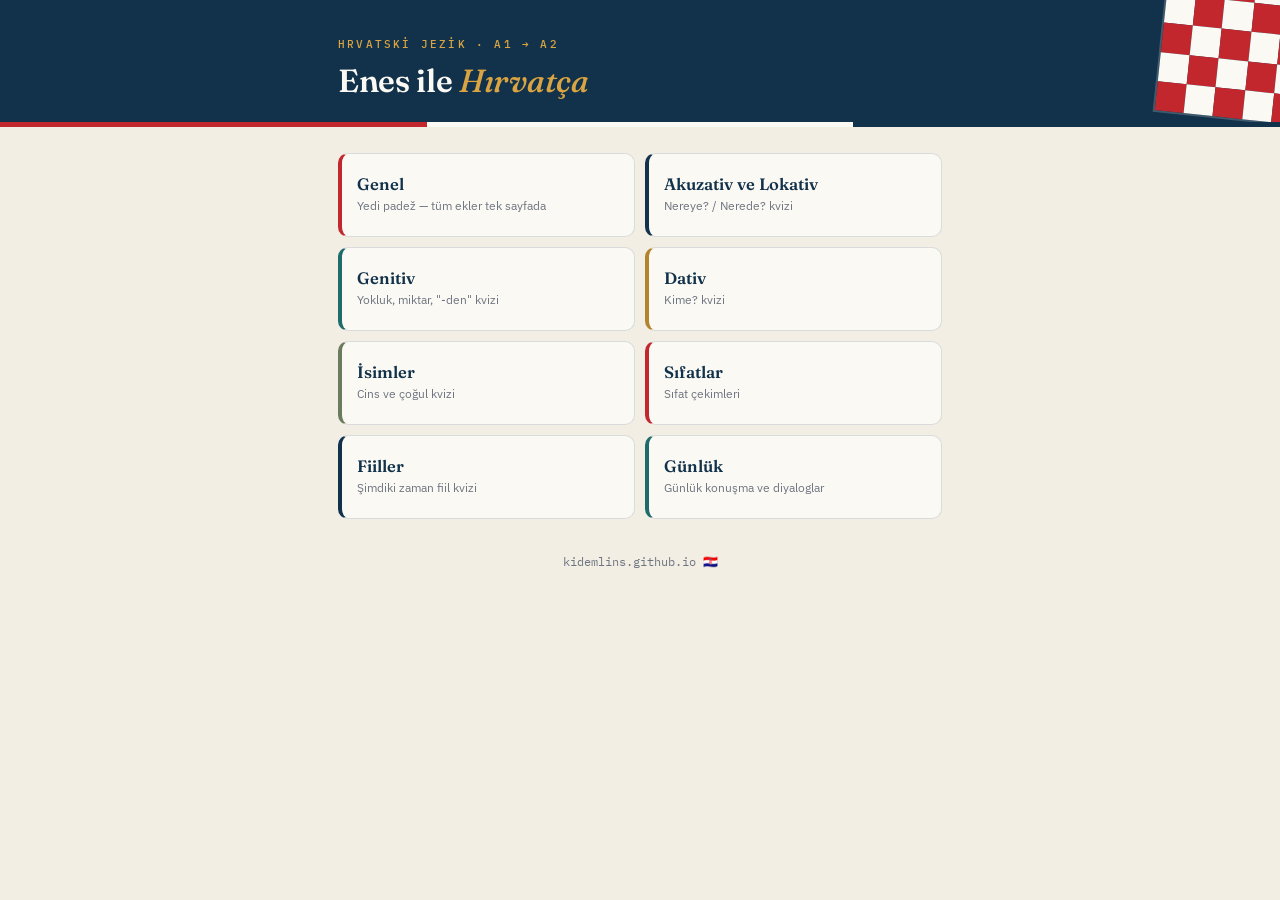
==== commit ac06db19: "Add files via upload" ====
--- a/index.html
+++ b/index.html
@@ -3,163 +3,86 @@
 <head>
 <meta charset="UTF-8">
 <meta name="viewport" content="width=device-width, initial-scale=1.0">
-<title>Hrvatski · Ana Sayfa</title>
+<title>Enes ile Hırvatça</title>
 <link rel="preconnect" href="https://fonts.googleapis.com">
 <link rel="preconnect" href="https://fonts.gstatic.com" crossorigin>
-<link href="https://fonts.googleapis.com/css2?family=Fraunces:opsz,wght@9..144,400;9..144,500;9..144,600;9..144,700&family=IBM+Plex+Sans:wght@400;500;600&family=IBM+Plex+Mono:wght@400;500&display=swap" rel="stylesheet">
+<link href="https://fonts.googleapis.com/css2?family=Fraunces:opsz,wght@9..144,500;9..144,600;9..144,700&family=IBM+Plex+Sans:wght@400;500;600&family=IBM+Plex+Mono:wght@400;500&display=swap" rel="stylesheet">
 <style>
 :root{
   --navy:#12324B;
-  --navy-soft:#1D4A6B;
   --stone:#F2EEE4;
   --paper:#FBF9F4;
   --red:#C1272D;
+  --gold:#D9A441;
+  --gold-dark:#B4842C;
   --olive:#6B7B5E;
-  --gold:#D9A441;
+  --sea:#1D6B6B;
   --ink:#22252A;
   --muted:#6E7580;
   --line:rgba(18,50,75,.14);
-  --checker-red:#C1272D;
-  --checker-white:#FBF9F4;
 }
 *{box-sizing:border-box;-webkit-tap-highlight-color:transparent}
 body{
   margin:0;background:var(--stone);color:var(--ink);
   font-family:'IBM Plex Sans',system-ui,sans-serif;
-  font-size:16px;line-height:1.55;
+  font-size:16px;line-height:1.5;
+  padding-bottom:40px;
 }
-.wrap{max-width:640px;margin:0 auto;padding:0 18px 60px}
+.wrap{max-width:640px;margin:0 auto;padding:0 18px}
 
 /* ---------- header ---------- */
 header{
   background:var(--navy);color:var(--paper);
-  padding:38px 0 26px;
-  position:relative;overflow:hidden;
+  padding:36px 0 24px;position:relative;overflow:hidden;
 }
 header .wrap{position:relative;z-index:1}
-header .kicker{
-  font-family:'IBM Plex Mono',monospace;
-  font-size:11px;letter-spacing:.2em;text-transform:uppercase;
-  color:var(--gold);font-weight:500;margin-bottom:10px;
+.kicker{
+  font-family:'IBM Plex Mono',monospace;font-size:11px;letter-spacing:.2em;
+  text-transform:uppercase;color:var(--gold);font-weight:500;margin-bottom:10px;
 }
 header h1{
   font-family:'Fraunces',Georgia,serif;font-weight:600;
-  font-size:38px;line-height:1.05;margin:0 0 10px;
-  letter-spacing:-.01em;
+  font-size:32px;line-height:1.1;margin:0;letter-spacing:-.01em;
 }
 header h1 em{font-style:italic;font-weight:500;color:var(--gold)}
-header p{margin:0;font-size:14.5px;color:rgba(251,249,244,.72);max-width:42ch}
 
-/* decorative checkerboard corner — šahovnica, Hrvatska grb renkleri */
 .board-deco{
-  position:absolute;top:-34px;right:-34px;width:170px;height:170px;
-  display:grid;grid-template-columns:repeat(5,1fr);
-  transform:rotate(6deg);border:2px solid rgba(251,249,244,.25);
+  position:absolute;top:-30px;right:-30px;width:150px;height:150px;
+  display:grid;grid-template-columns:repeat(5,1fr);grid-template-rows:repeat(5,1fr);
+  transform:rotate(6deg);border:2px solid rgba(251,249,244,.2);
 }
-.board-deco div{background:var(--checker-white)}
-.board-deco div:nth-child(odd){background:var(--checker-red)}
+.board-deco div{background:var(--paper)}
+.board-deco div:nth-child(odd){background:var(--red)}
 
-/* thin tricolour rule — crvena/bijela/plava, ridged like a ribbon edge */
 .tricolour{height:5px;display:flex}
 .tricolour span{flex:1}
-.tricolour span:nth-child(1){background:var(--checker-red)}
-.tricolour span:nth-child(2){background:var(--checker-white)}
-.tricolour span:nth-child(3){background:var(--navy-soft)}
+.tricolour span:nth-child(1){background:var(--red)}
+.tricolour span:nth-child(2){background:var(--paper)}
+.tricolour span:nth-child(3){background:var(--navy)}
 
-/* ---------- today strip ---------- */
-.today{
-  margin:-18px 18px 28px;background:var(--paper);
-  border:1px solid var(--line);border-radius:14px;
-  padding:14px 16px;box-shadow:0 6px 20px -8px rgba(18,50,75,.25);
-  display:flex;align-items:center;gap:12px;
+.wrap{max-width:640px;margin:0 auto;padding:0 18px}
+
+/* ---------- grid ---------- */
+.grid{display:grid;grid-template-columns:1fr 1fr;gap:10px;margin-top:26px}
+.card{
+  display:flex;flex-direction:column;justify-content:center;
+  text-decoration:none;color:inherit;
+  background:var(--paper);border:1px solid var(--line);border-left:4px solid var(--accent,var(--gold));
+  border-radius:10px;
+  padding:18px 15px;min-height:84px;
 }
-.today .dot{width:8px;height:8px;border-radius:50%;background:var(--olive);flex:none}
-.today p{margin:0;font-size:13.5px;color:var(--navy)}
-.today b{font-weight:600}
-
-/* ---------- section labels ---------- */
-.section-label{
-  font-family:'IBM Plex Mono',monospace;
-  font-size:11px;letter-spacing:.16em;text-transform:uppercase;
-  color:var(--muted);margin:30px 0 12px;display:flex;align-items:center;gap:10px;
+.card h2{
+  font-family:'Fraunces',Georgia,serif;font-weight:600;font-size:16.5px;
+  color:var(--navy);margin:0;line-height:1.2;
 }
-.section-label::after{content:"";flex:1;height:1px;background:var(--line)}
-.section-label:first-of-type{margin-top:6px}
-
-/* ---------- primary door (Daily) ---------- */
-.door-primary{
-  display:block;text-decoration:none;color:inherit;
-  background:linear-gradient(135deg,var(--navy) 0%,var(--navy-soft) 100%);
-  border-radius:18px;padding:22px 20px;margin-bottom:6px;
-  position:relative;overflow:hidden;
-  border:1px solid var(--navy);
-}
-.door-primary::before{
-  content:"";position:absolute;inset:0;
-  background:radial-gradient(circle at 88% -10%, rgba(217,164,65,.25), transparent 55%);
-}
-.door-primary .row{display:flex;justify-content:space-between;align-items:flex-start;gap:14px;position:relative}
-.door-primary .tag{
-  font-family:'IBM Plex Mono',monospace;font-size:10.5px;letter-spacing:.14em;
-  text-transform:uppercase;color:var(--gold);margin-bottom:8px;display:block;
-}
-.door-primary h2{
-  font-family:'Fraunces',Georgia,serif;font-weight:600;font-size:24px;
-  color:var(--paper);margin:0 0 6px;
-}
-.door-primary p{margin:0;font-size:13.5px;color:rgba(251,249,244,.75);max-width:34ch}
-.door-primary .arrow{
-  flex:none;width:38px;height:38px;border-radius:50%;
-  background:var(--gold);color:var(--navy);
-  display:grid;place-items:center;font-size:17px;font-weight:600;
-  position:relative;
+.card p{
+  font-size:12px;color:var(--muted);margin:4px 0 0;line-height:1.35;
 }
 
-/* ---------- grid doors ---------- */
-.grid{display:grid;grid-template-columns:1fr 1fr;gap:10px}
-.door{
-  display:block;text-decoration:none;color:inherit;
-  background:var(--paper);border:1px solid var(--line);border-radius:14px;
-  padding:16px 15px;position:relative;
-}
-.door .num{
-  font-family:'IBM Plex Mono',monospace;font-size:10.5px;color:var(--gold);
-  font-weight:500;letter-spacing:.06em;display:block;margin-bottom:8px;
-}
-.door h3{
-  font-family:'Fraunces',Georgia,serif;font-weight:600;font-size:17px;
-  color:var(--navy);margin:0 0 4px;line-height:1.15;
-}
-.door .desc{font-size:12.5px;color:var(--muted);margin:0;line-height:1.4}
-.door .hr{
-  font-size:11px;color:var(--olive);font-family:'IBM Plex Mono',monospace;
-  margin-top:8px;display:block;
-}
-
-/* reference door (Genel) — spans full width, distinct */
-.door-ref{
-  grid-column:1 / -1;
-  background:var(--paper);border:1px dashed var(--line);
-  display:flex;align-items:center;justify-content:space-between;gap:12px;
-  padding:14px 16px;
-}
-.door-ref .left{display:flex;align-items:center;gap:12px}
-.door-ref .icon{
-  width:34px;height:34px;flex:none;border-radius:8px;
-  background:var(--stone);display:grid;place-items:center;
-  font-family:'Fraunces',serif;font-weight:600;color:var(--navy);font-size:14px;
-}
-.door-ref h3{font-family:'Fraunces',serif;font-weight:600;font-size:15.5px;color:var(--navy);margin:0}
-.door-ref .desc{font-size:12px;color:var(--muted);margin:1px 0 0}
-.door-ref .go{color:var(--gold);font-size:18px}
-
 footer{
-  text-align:center;font-size:12px;color:var(--muted);margin-top:38px;
+  text-align:center;font-size:12px;color:var(--muted);margin-top:34px;
   font-family:'IBM Plex Mono',monospace;
 }
-footer a{color:var(--navy-soft)}
-
-@media (prefers-reduced-motion:reduce){*{transition:none!important}}
 </style>
 </head>
 <body>
@@ -168,90 +91,53 @@
   <div class="board-deco" id="deco"></div>
   <div class="wrap">
     <div class="kicker">Hrvatski jezik · A1 → A2</div>
-    <h1>Dobro došao<br>natrag, <em>Enes</em>.</h1>
-    <p>Sedam padeža, tek dil. Nereden devam etmek istersin?</p>
+    <h1>Enes ile <em>Hırvatça</em></h1>
   </div>
 </header>
 <div class="tricolour"><span></span><span></span><span></span></div>
 
-<div class="today">
-  <span class="dot"></span>
-  <p>Öncelik: <b>padeži.</b> Her hâl için kviz + tek sayfa referans.</p>
+<div class="wrap">
+  <div class="grid">
+    <a class="card" href="Genel.html" style="--accent:var(--red)">
+      <h2>Genel</h2>
+      <p>Yedi padež — tüm ekler tek sayfada</p>
+    </a>
+    <a class="card" href="padezi.html" style="--accent:var(--navy)">
+      <h2>Akuzativ ve Lokativ</h2>
+      <p>Nereye? / Nerede? kvizi</p>
+    </a>
+    <a class="card" href="genitiv.html" style="--accent:var(--sea)">
+      <h2>Genitiv</h2>
+      <p>Yokluk, miktar, "-den" kvizi</p>
+    </a>
+    <a class="card" href="dativ.html" style="--accent:var(--gold-dark)">
+      <h2>Dativ</h2>
+      <p>Kime? kvizi</p>
+    </a>
+    <a class="card" href="imenice.html" style="--accent:var(--olive)">
+      <h2>İsimler</h2>
+      <p>Cins ve çoğul kvizi</p>
+    </a>
+    <a class="card" href="Adjectives.html" style="--accent:var(--red)">
+      <h2>Sıfatlar</h2>
+      <p>Sıfat çekimleri</p>
+    </a>
+    <a class="card" href="verbtest.html" style="--accent:var(--navy)">
+      <h2>Fiiller</h2>
+      <p>Şimdiki zaman fiil kvizi</p>
+    </a>
+    <a class="card" href="Daily.html" style="--accent:var(--sea)">
+      <h2>Günlük</h2>
+      <p>Günlük konuşma ve diyaloglar</p>
+    </a>
+  </div>
 </div>
 
-<div class="wrap">
-
-  <div class="section-label">Bugün buradan başla</div>
-  <a class="door-primary" href="Genel.html">
-    <div class="row">
-      <div>
-        <span class="tag">Referans · şahovnica</span>
-        <h2>Sedam padeža,<br>bir sayfada.</h2>
-        <p>Tüm ekler, zamirler, edatlar ve soru kalıpları — dokunmatik tek sayfa özet.</p>
-      </div>
-      <span class="arrow">→</span>
-    </div>
-  </a>
-
-  <div class="section-label">Padeži · Hâl kvizleri</div>
-  <div class="grid">
-    <a class="door" href="padezi.html">
-      <span class="num">01</span>
-      <h3>Akuzativ<br>+ Lokativ</h3>
-      <p class="desc">Nereye? / Nerede? İki hâlin karşılaştırmalı kvizi.</p>
-      <span class="hr">koga? što? · gdje?</span>
-    </a>
-    <a class="door" href="genitiv.html">
-      <span class="num">02</span>
-      <h3>Genitiv</h3>
-      <p class="desc">Yokluk, miktar, "-den" ve en kalabalık edat grubu.</p>
-      <span class="hr">koga? čega?</span>
-    </a>
-    <a class="door" href="dativ.html">
-      <span class="num">03</span>
-      <h3>Dativ</h3>
-      <p class="desc">Kime? "Sviđa mi se" ve "treba mi" kalıpları.</p>
-      <span class="hr">komu? čemu?</span>
-    </a>
-    <a class="door" href="imenice.html">
-      <span class="num">04</span>
-      <h3>Imenice</h3>
-      <p class="desc">Cins (rod) ve çoğul ekleri — temel isim bilgisi.</p>
-      <span class="hr">rod · množina</span>
-    </a>
-  </div>
-
-  <div class="section-label">Fiiller</div>
-  <div class="grid">
-    <a class="door" href="verbtest.html" style="grid-column:1 / -1">
-      <span class="num">05</span>
-      <h3>Glagoli — şimdiki zaman</h3>
-      <p class="desc">Çekimler, rekcija (hangi hâli ister) ve örnek cümleler.</p>
-      <span class="hr">present tense · verb rection</span>
-    </a>
-  </div>
-
-  <div class="section-label">Günlük konuşma</div>
-  <a class="door door-ref" href="Daily.html">
-    <div class="left">
-      <span class="icon">💬</span>
-      <div>
-        <h3>Ma daj, stvarno?</h3>
-        <p class="desc">Diyaloglar, günlük kalıplar ve kviz — kafede, sokakta, telefonda.</p>
-      </div>
-    </div>
-    <span class="go">→</span>
-  </a>
-
-</div>
-
-<footer>kidemlins.github.io · sretno 🇭🇷</footer>
+<footer>kidemlins.github.io 🇭🇷</footer>
 
 <script>
-// fill checkerboard decoration (5x5, red/white šahovnica)
 const deco = document.getElementById('deco');
 for(let i=0;i<25;i++){ deco.appendChild(document.createElement('div')); }
-deco.style.gridTemplateRows = 'repeat(5,1fr)';
 </script>
 
 </body>
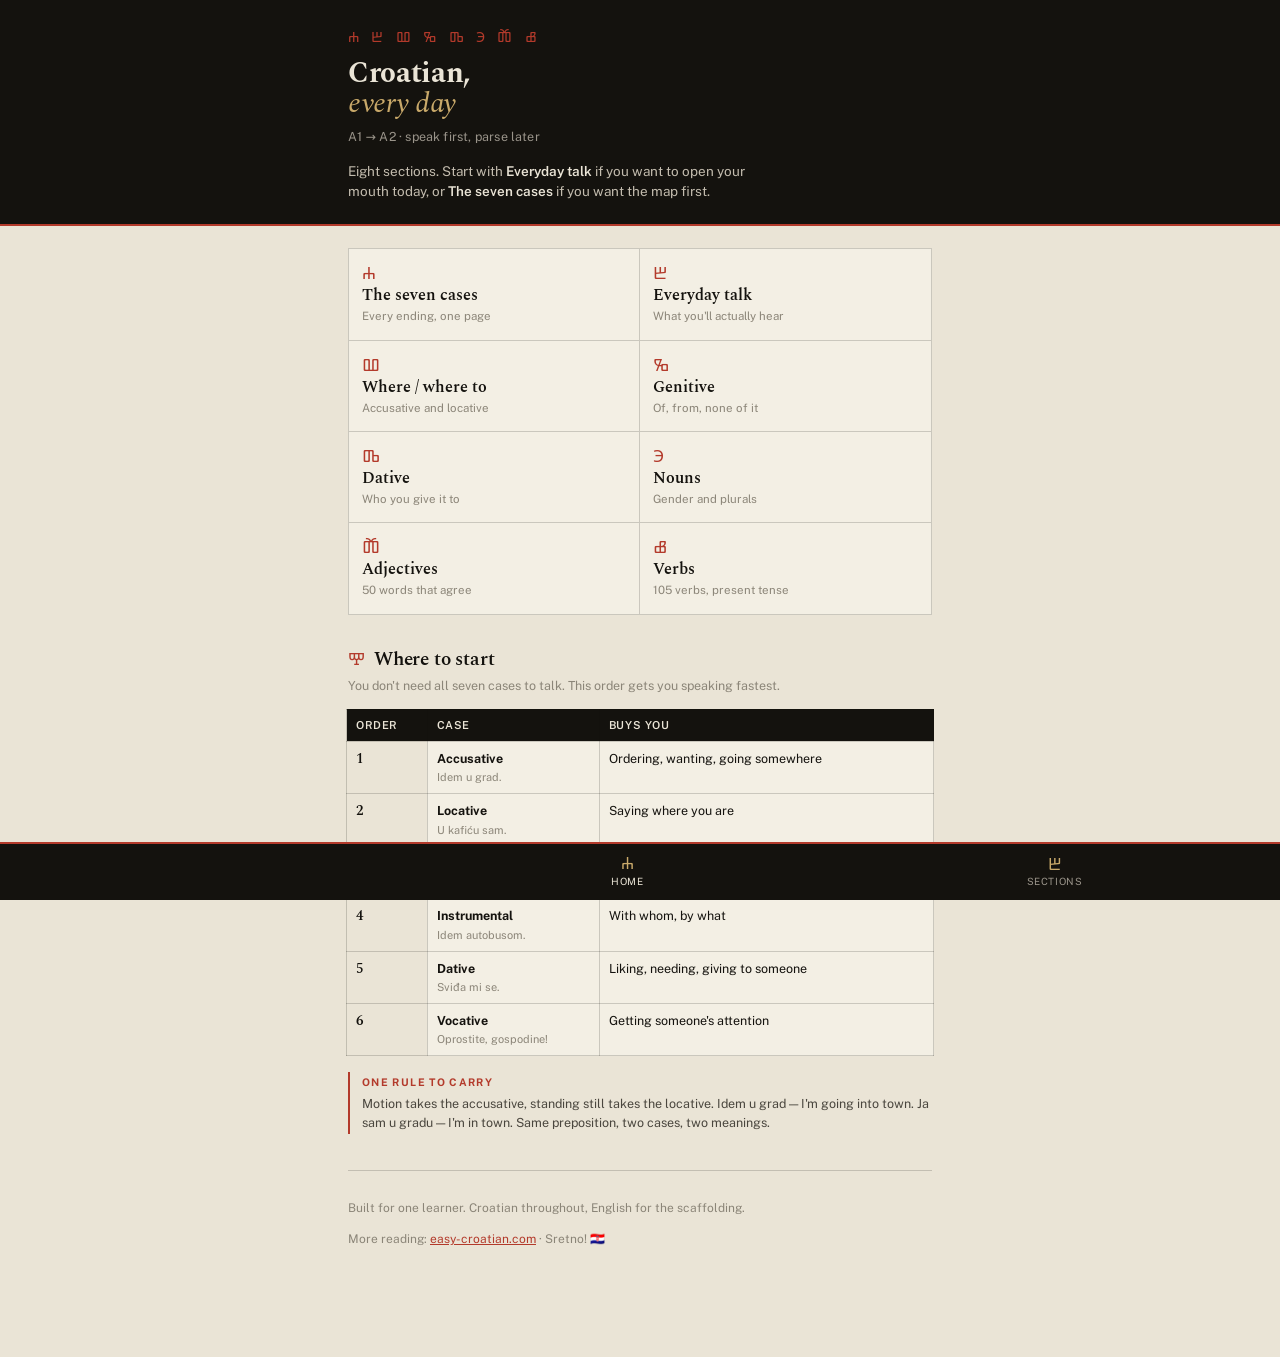
==== commit 940e9caa: "Add files via upload" ====
--- a/index.html
+++ b/index.html
@@ -1,144 +1,76 @@
 <!DOCTYPE html>
-<html lang="tr">
+<html lang="en">
 <head>
 <meta charset="UTF-8">
 <meta name="viewport" content="width=device-width, initial-scale=1.0">
-<title>Enes ile Hırvatça</title>
+<title>Croatian, every day</title>
+<link rel="manifest" href="manifest.json">
+<meta name="theme-color" content="#14120E">
+<link rel="apple-touch-icon" href="icons/icon-192.png">
+<meta name="apple-mobile-web-app-capable" content="yes">
+<meta name="apple-mobile-web-app-status-bar-style" content="black-translucent">
+<meta name="apple-mobile-web-app-title" content="Croatian">
 <link rel="preconnect" href="https://fonts.googleapis.com">
 <link rel="preconnect" href="https://fonts.gstatic.com" crossorigin>
-<link href="https://fonts.googleapis.com/css2?family=Fraunces:opsz,wght@9..144,500;9..144,600;9..144,700&family=IBM+Plex+Sans:wght@400;500;600&family=IBM+Plex+Mono:wght@400;500&display=swap" rel="stylesheet">
-<style>
-:root{
-  --navy:#12324B;
-  --stone:#F2EEE4;
-  --paper:#FBF9F4;
-  --red:#C1272D;
-  --gold:#D9A441;
-  --gold-dark:#B4842C;
-  --olive:#6B7B5E;
-  --sea:#1D6B6B;
-  --ink:#22252A;
-  --muted:#6E7580;
-  --line:rgba(18,50,75,.14);
-}
-*{box-sizing:border-box;-webkit-tap-highlight-color:transparent}
-body{
-  margin:0;background:var(--stone);color:var(--ink);
-  font-family:'IBM Plex Sans',system-ui,sans-serif;
-  font-size:16px;line-height:1.5;
-  padding-bottom:40px;
-}
-.wrap{max-width:640px;margin:0 auto;padding:0 18px}
-
-/* ---------- header ---------- */
-header{
-  background:var(--navy);color:var(--paper);
-  padding:36px 0 24px;position:relative;overflow:hidden;
-}
-header .wrap{position:relative;z-index:1}
-.kicker{
-  font-family:'IBM Plex Mono',monospace;font-size:11px;letter-spacing:.2em;
-  text-transform:uppercase;color:var(--gold);font-weight:500;margin-bottom:10px;
-}
-header h1{
-  font-family:'Fraunces',Georgia,serif;font-weight:600;
-  font-size:32px;line-height:1.1;margin:0;letter-spacing:-.01em;
-}
-header h1 em{font-style:italic;font-weight:500;color:var(--gold)}
-
-.board-deco{
-  position:absolute;top:-30px;right:-30px;width:150px;height:150px;
-  display:grid;grid-template-columns:repeat(5,1fr);grid-template-rows:repeat(5,1fr);
-  transform:rotate(6deg);border:2px solid rgba(251,249,244,.2);
-}
-.board-deco div{background:var(--paper)}
-.board-deco div:nth-child(odd){background:var(--red)}
-
-.tricolour{height:5px;display:flex}
-.tricolour span{flex:1}
-.tricolour span:nth-child(1){background:var(--red)}
-.tricolour span:nth-child(2){background:var(--paper)}
-.tricolour span:nth-child(3){background:var(--navy)}
-
-.wrap{max-width:640px;margin:0 auto;padding:0 18px}
-
-/* ---------- grid ---------- */
-.grid{display:grid;grid-template-columns:1fr 1fr;gap:10px;margin-top:26px}
-.card{
-  display:flex;flex-direction:column;justify-content:center;
-  text-decoration:none;color:inherit;
-  background:var(--paper);border:1px solid var(--line);border-left:4px solid var(--accent,var(--gold));
-  border-radius:10px;
-  padding:18px 15px;min-height:84px;
-}
-.card h2{
-  font-family:'Fraunces',Georgia,serif;font-weight:600;font-size:16.5px;
-  color:var(--navy);margin:0;line-height:1.2;
-}
-.card p{
-  font-size:12px;color:var(--muted);margin:4px 0 0;line-height:1.35;
-}
-
-footer{
-  text-align:center;font-size:12px;color:var(--muted);margin-top:34px;
-  font-family:'IBM Plex Mono',monospace;
-}
-</style>
+<link href="https://fonts.googleapis.com/css2?family=Spectral:ital,wght@0,400;0,600;0,700;1,400;1,600&family=Public+Sans:wght@400;500;600&family=IBM+Plex+Mono:wght@400;500&family=Noto+Sans+Glagolitic&display=swap" rel="stylesheet">
+<link rel="stylesheet" href="theme.css">
 </head>
 <body>
 
-<header>
-  <div class="board-deco" id="deco"></div>
+<div class="pagehead">
   <div class="wrap">
-    <div class="kicker">Hrvatski jezik · A1 → A2</div>
-    <h1>Enes ile <em>Hırvatça</em></h1>
+    <div class="glagstrip">Ⰰ Ⰱ Ⰲ Ⰳ Ⰴ Ⰵ Ⰶ Ⰷ</div>
+    <h1>Croatian,<br><em>every day</em></h1>
+    <p class="sub">A1 → A2 · speak first, parse later</p>
+    <p class="lede">Eight sections. Start with <b>Everyday talk</b> if you want to open your mouth today, or <b>The seven cases</b> if you want the map first.</p>
   </div>
-</header>
-<div class="tricolour"><span></span><span></span><span></span></div>
+</div>
+<div class="headrule"></div>
 
 <div class="wrap">
-  <div class="grid">
-    <a class="card" href="Genel.html" style="--accent:var(--red)">
-      <h2>Genel</h2>
-      <p>Yedi padež — tüm ekler tek sayfada</p>
-    </a>
-    <a class="card" href="padezi.html" style="--accent:var(--navy)">
-      <h2>Akuzativ ve Lokativ</h2>
-      <p>Nereye? / Nerede? kvizi</p>
-    </a>
-    <a class="card" href="genitiv.html" style="--accent:var(--sea)">
-      <h2>Genitiv</h2>
-      <p>Yokluk, miktar, "-den" kvizi</p>
-    </a>
-    <a class="card" href="dativ.html" style="--accent:var(--gold-dark)">
-      <h2>Dativ</h2>
-      <p>Kime? kvizi</p>
-    </a>
-    <a class="card" href="imenice.html" style="--accent:var(--olive)">
-      <h2>İsimler</h2>
-      <p>Cins ve çoğul kvizi</p>
-    </a>
-    <a class="card" href="Adjectives.html" style="--accent:var(--red)">
-      <h2>Sıfatlar</h2>
-      <p>Sıfat çekimleri</p>
-    </a>
-    <a class="card" href="verbtest.html" style="--accent:var(--navy)">
-      <h2>Fiiller</h2>
-      <p>Şimdiki zaman fiil kvizi</p>
-    </a>
-    <a class="card" href="Daily.html" style="--accent:var(--sea)">
-      <h2>Günlük</h2>
-      <p>Günlük konuşma ve diyaloglar</p>
-    </a>
+  <div class="grid" id="hub"></div>
+
+  <div class="sec">
+    <h2><span class="glag">Ⰹ</span>Where to start</h2>
+    <p class="note">You don't need all seven cases to talk. This order gets you speaking fastest.</p>
+    <div class="scroll">
+      <table>
+        <thead><tr><th>Order</th><th>Case</th><th>Buys you</th></tr></thead>
+        <tbody>
+          <tr><th>1</th><td><b>Accusative</b><span class="w">Idem u grad.</span></td><td>Ordering, wanting, going somewhere</td></tr>
+          <tr><th>2</th><td><b>Locative</b><span class="w">U kafiću sam.</span></td><td>Saying where you are</td></tr>
+          <tr><th>3</th><td><b>Genitive</b><span class="w">Nemam vremena.</span></td><td>Not having, quantities, most prepositions</td></tr>
+          <tr><th>4</th><td><b>Instrumental</b><span class="w">Idem autobusom.</span></td><td>With whom, by what</td></tr>
+          <tr><th>5</th><td><b>Dative</b><span class="w">Sviđa mi se.</span></td><td>Liking, needing, giving to someone</td></tr>
+          <tr><th>6</th><td><b>Vocative</b><span class="w">Oprostite, gospodine!</span></td><td>Getting someone's attention</td></tr>
+        </tbody>
+      </table>
+    </div>
+    <div class="tip"><b>One rule to carry</b>Motion takes the accusative, standing still takes the locative. <span class="mono">Idem u grad</span> — I'm going into town. <span class="mono">Ja sam u gradu</span> — I'm in town. Same preposition, two cases, two meanings.</div>
   </div>
+
+  <footer class="pagefoot">
+    <p>Built for one learner. Croatian throughout, English for the scaffolding.</p>
+    <p>More reading: <a href="https://www.easy-croatian.com/" target="_blank" rel="noopener">easy-croatian.com</a> · Sretno! 🇭🇷</p>
+  </footer>
 </div>
 
-<footer>kidemlins.github.io 🇭🇷</footer>
-
 <script>
-const deco = document.getElementById('deco');
-for(let i=0;i<25;i++){ deco.appendChild(document.createElement('div')); }
+var SECTIONS = [
+  {file:"genel.html",      glag:"Ⰰ", name:"The seven cases", desc:"Every ending, one page"},
+  {file:"daily.html",      glag:"Ⰱ", name:"Everyday talk",   desc:"What you'll actually hear"},
+  {file:"padezi.html",     glag:"Ⰲ", name:"Where / where to", desc:"Accusative and locative"},
+  {file:"genitiv.html",    glag:"Ⰳ", name:"Genitive",        desc:"Of, from, none of it"},
+  {file:"dativ.html",      glag:"Ⰴ", name:"Dative",          desc:"Who you give it to"},
+  {file:"imenice.html",    glag:"Ⰵ", name:"Nouns",           desc:"Gender and plurals"},
+  {file:"adjectives.html", glag:"Ⰶ", name:"Adjectives",      desc:"50 words that agree"},
+  {file:"verbtest.html",   glag:"Ⰷ", name:"Verbs",           desc:"105 verbs, present tense"}
+];
+document.getElementById("hub").innerHTML = SECTIONS.map(function(s){
+  return '<a class="cell" href="'+s.file+'"><span class="glag">'+s.glag+'</span>'+
+         '<h2>'+s.name+'</h2><p>'+s.desc+'</p></a>';
+}).join("");
 </script>
-
+<script src="nav.js"></script>
 </body>
 </html>
--- a/theme.css
+++ b/theme.css
@@ -0,0 +1,463 @@
+/* ============================================================
+   GLAGOLJICA — shared design system
+   Croatian, every day · A1 → A2
+   Change anything here and all pages follow.
+   ============================================================ */
+
+:root{
+  /* palette */
+  --parchment:   #EAE4D6;
+  --parchment-lt:#F3EFE4;
+  --paper:       #F7F4EA;
+  --ink:         #14120E;
+  --ink-soft:    #4A463E;
+  --cinnabar:    #B33A2B;
+  --cinnabar-lt: #F0DCD5;
+  --copper:      #4E7A6B;
+  --copper-lt:   #DDE9E3;
+  --stone:       #8B8578;
+  --gold:        #C9A96A;
+  --rule:        rgba(20,18,14,.18);
+  --rule-soft:   rgba(20,18,14,.09);
+
+  /* type */
+  --display:'Spectral', Georgia, 'Times New Roman', serif;
+  --body:'Public Sans', -apple-system, system-ui, sans-serif;
+  --mono:'IBM Plex Mono', ui-monospace, monospace;
+  --glag:'Noto Sans Glagolitic', var(--display);
+}
+
+*{box-sizing:border-box;-webkit-tap-highlight-color:transparent}
+
+html{-webkit-text-size-adjust:100%}
+
+body{
+  margin:0;
+  background:var(--parchment);
+  color:var(--ink);
+  font-family:var(--body);
+  font-size:15px;
+  line-height:1.55;
+  padding-bottom:96px;
+}
+
+.wrap{max-width:620px;margin:0 auto;padding:0 18px}
+
+/* ---------- glagolitic marker ---------- */
+.glag{
+  font-family:var(--glag);
+  color:var(--cinnabar);
+  line-height:1;
+  font-weight:400;
+}
+
+/* ============================================================
+   HEADER
+   ============================================================ */
+.pagehead{
+  background:var(--ink);
+  color:var(--parchment);
+  padding:26px 0 22px;
+}
+.pagehead .glagstrip{
+  font-family:var(--glag);
+  font-size:14px;
+  letter-spacing:.3em;
+  color:var(--cinnabar);
+  margin-bottom:10px;
+}
+.pagehead h1{
+  font-family:var(--display);
+  font-weight:700;
+  font-size:29px;
+  line-height:1.06;
+  letter-spacing:-.012em;
+  margin:0;
+}
+.pagehead h1 em{font-style:italic;font-weight:400;color:var(--gold)}
+.pagehead .sub{
+  font-size:12.5px;
+  color:#9A948A;
+  margin:8px 0 0;
+  letter-spacing:.015em;
+}
+.pagehead .lede{
+  font-size:13.5px;
+  color:#C3BCAE;
+  margin:14px 0 0;
+  line-height:1.55;
+  max-width:52ch;
+}
+.pagehead .lede b{color:var(--parchment);font-weight:600}
+.pagehead a{color:var(--gold)}
+
+/* thin rule under every header */
+.headrule{height:2px;background:var(--cinnabar)}
+
+/* ============================================================
+   SECTIONS + HEADINGS
+   ============================================================ */
+.sec{margin-top:30px}
+.sec > h2{
+  font-family:var(--display);
+  font-weight:600;
+  font-size:19px;
+  margin:0 0 3px;
+  letter-spacing:-.008em;
+  display:flex;align-items:baseline;gap:9px;
+}
+.sec > h2 .glag{font-size:16px}
+.sec > p.note{
+  font-size:12.5px;color:var(--stone);margin:0 0 13px;line-height:1.5;
+}
+h3.sub{
+  font-family:var(--body);
+  font-weight:600;font-size:11px;
+  text-transform:uppercase;letter-spacing:.13em;
+  color:var(--stone);
+  margin:22px 0 9px;
+  padding-bottom:5px;
+  border-bottom:1px solid var(--rule-soft);
+}
+
+/* ============================================================
+   CARD GRID (hub + section lists)
+   ============================================================ */
+.grid{
+  display:grid;grid-template-columns:1fr 1fr;gap:0;
+  border:1px solid var(--rule);
+  margin-top:22px;
+  background:var(--parchment-lt);
+}
+.grid .cell{
+  display:block;text-decoration:none;color:inherit;
+  padding:15px 13px;
+  border-right:1px solid var(--rule);
+  border-bottom:1px solid var(--rule);
+  min-height:88px;
+}
+.grid .cell:nth-child(2n){border-right:none}
+.grid .cell:nth-last-child(-n+2){border-bottom:none}
+.grid .cell .glag{font-size:17px;display:block;margin-bottom:6px}
+.grid .cell h2{
+  font-family:var(--display);font-weight:600;font-size:15.5px;
+  margin:0;line-height:1.15;
+}
+.grid .cell p{font-size:11.5px;color:var(--stone);margin:4px 0 0;line-height:1.35}
+.grid .cell:active{background:var(--parchment)}
+.grid .cell.dead{cursor:default;background:transparent}
+.grid .cell.dead h2{color:var(--stone)}
+
+/* ============================================================
+   PANELS / CARDS
+   ============================================================ */
+.card{
+  background:var(--parchment-lt);
+  border:1px solid var(--rule);
+  padding:17px 15px;
+  margin-top:14px;
+}
+.card > h2{
+  font-family:var(--display);font-weight:600;font-size:20px;
+  margin:0 0 2px;line-height:1.15;
+}
+.card > h2 span{color:var(--stone);font-weight:400}
+.card .cap{
+  font-family:var(--mono);font-size:11px;
+  letter-spacing:.06em;color:var(--cinnabar);
+  text-transform:uppercase;margin:0 0 12px;
+}
+
+/* pull-quote style tip */
+.tip{
+  margin-top:16px;
+  border-left:2px solid var(--cinnabar);
+  padding:2px 0 2px 12px;
+  font-size:12.5px;line-height:1.55;color:var(--ink-soft);
+}
+.tip b{
+  display:block;font-size:10.5px;text-transform:uppercase;
+  letter-spacing:.13em;color:var(--cinnabar);margin-bottom:3px;
+}
+
+/* ============================================================
+   LISTS
+   ============================================================ */
+ul.use{list-style:none;padding:0;margin:0}
+ul.use li{
+  padding:11px 0;border-bottom:1px solid var(--rule-soft);
+  font-size:13px;color:var(--ink-soft);
+}
+ul.use li:last-child{border-bottom:none}
+ul.use li b{display:block;color:var(--ink);font-size:14px;font-weight:600;margin-bottom:2px}
+ul.use .ex{
+  display:block;font-family:var(--display);font-size:14.5px;
+  color:var(--ink);margin-top:5px;
+}
+ul.use .gl{display:block;font-size:12px;color:var(--stone);margin-top:1px}
+
+ul.chips{list-style:none;padding:0;margin:0;display:flex;flex-wrap:wrap;gap:6px}
+ul.chips li{
+  font-family:var(--mono);font-size:11.5px;
+  background:var(--parchment);border:1px solid var(--rule);
+  padding:4px 8px;color:var(--ink-soft);
+}
+ul.chips li b{font-family:var(--body);font-weight:600;color:var(--ink)}
+
+ul.talk{list-style:none;padding:0;margin:0}
+ul.talk li{padding:9px 0;border-bottom:1px solid var(--rule-soft)}
+ul.talk li:last-child{border-bottom:none}
+ul.talk .hr{font-family:var(--display);font-size:15.5px;color:var(--ink)}
+ul.talk .hr u{text-decoration:none;border-bottom:2px solid var(--cinnabar)}
+ul.talk .en{display:block;font-size:12.5px;color:var(--stone);margin-top:1px}
+
+/* ---------- dialogue (daily.html) ---------- */
+ul.dialogue{list-style:none;padding:0;margin:0}
+ul.dialogue li{
+  padding:11px 0 11px 13px;
+  border-left:2px solid var(--rule);
+  margin-bottom:2px;
+}
+ul.dialogue li.me{
+  border-left-color:var(--copper);
+  background:rgba(78,122,107,.05);
+}
+ul.dialogue .who{
+  display:block;font-family:var(--mono);font-size:10.5px;
+  letter-spacing:.11em;text-transform:uppercase;color:var(--stone);
+  margin-bottom:3px;
+}
+ul.dialogue .hr{
+  display:block;font-family:var(--display);font-size:16px;
+  color:var(--ink);line-height:1.4;
+}
+ul.dialogue .en{
+  display:block;font-size:12.5px;color:var(--stone);margin-top:3px;
+}
+
+/* tappable gloss inside a dialogue line */
+.gl-w{
+  font-weight:600;cursor:pointer;
+  border-bottom:2px dotted var(--cinnabar);
+}
+.gl-note{
+  display:block;margin:6px 0 2px;
+  font-family:var(--body);font-size:12px;line-height:1.5;
+  color:var(--ink-soft);
+  background:var(--parchment);
+  border-left:2px solid var(--cinnabar);
+  padding:7px 10px;
+}
+
+/* casual-register tag */
+em.sl{
+  font-style:normal;font-family:var(--mono);
+  font-size:9.5px;letter-spacing:.1em;text-transform:uppercase;
+  color:var(--cinnabar);border:1px solid var(--cinnabar);
+  padding:1px 5px;margin-left:6px;vertical-align:2px;
+}
+
+/* ============================================================
+   TABLES
+   ============================================================ */
+.scroll{overflow-x:auto;-webkit-overflow-scrolling:touch;margin:0 -2px}
+table{border-collapse:collapse;width:100%;font-size:12.5px;min-width:100%}
+table th,table td{
+  border:1px solid var(--rule);padding:7px 9px;text-align:left;vertical-align:top;
+}
+table thead th{
+  background:var(--ink);color:var(--parchment);
+  font-weight:600;font-size:11px;letter-spacing:.05em;
+  text-transform:uppercase;
+}
+table tbody th{
+  background:var(--parchment);font-weight:600;
+  font-family:var(--display);font-size:13.5px;white-space:nowrap;
+}
+table td{background:var(--parchment-lt)}
+.end{font-family:var(--mono);font-weight:500;color:var(--cinnabar);display:block}
+.w{display:block;font-size:11px;color:var(--stone);margin-top:1px}
+
+/* ============================================================
+   QUIZ
+   ============================================================ */
+.quizbar{
+  display:flex;align-items:center;justify-content:space-between;
+  gap:12px;margin-top:18px;
+}
+.quizbar .count{
+  font-family:var(--mono);font-size:11.5px;color:var(--stone);
+  letter-spacing:.05em;white-space:nowrap;
+}
+.quizbar .score{
+  font-family:var(--mono);font-size:11.5px;color:var(--copper);font-weight:500;
+}
+.progress{height:2px;background:var(--rule);margin-top:8px}
+.progress i{display:block;height:100%;background:var(--cinnabar);transition:width .25s ease}
+
+.qcard{
+  background:var(--parchment-lt);
+  border:1px solid var(--rule);
+  border-top:2px solid var(--ink);
+  padding:18px 15px;margin-top:16px;
+}
+.prompt{
+  font-family:var(--display);font-style:italic;font-size:15.5px;
+  color:var(--ink-soft);margin:0 0 4px;
+}
+.target{
+  font-family:var(--display);font-size:20px;font-weight:600;
+  margin:0 0 16px;line-height:1.3;
+}
+.target u{text-decoration:none;border-bottom:2px solid var(--cinnabar);padding:0 18px}
+.target .fill{color:var(--copper)}
+
+.opts{display:grid;gap:7px}
+.opt{
+  display:flex;align-items:center;gap:11px;
+  width:100%;text-align:left;
+  border:1px solid var(--rule);background:var(--paper);
+  padding:11px 13px;
+  font-family:var(--body);font-size:15px;color:var(--ink);
+  cursor:pointer;
+}
+.opt .key{
+  font-family:var(--mono);font-size:11px;font-weight:500;
+  color:var(--stone);width:14px;flex:none;
+}
+.opt:disabled{cursor:default}
+.opt.correct{
+  background:var(--copper-lt);border-color:var(--copper);
+  box-shadow:inset 3px 0 0 var(--copper);
+}
+.opt.correct .key{color:var(--copper)}
+.opt.wrong{
+  background:var(--cinnabar-lt);border-color:var(--cinnabar);
+  box-shadow:inset 3px 0 0 var(--cinnabar);
+}
+.opt.wrong .key{color:var(--cinnabar)}
+.opt.dim{opacity:.5}
+
+.why{
+  margin-top:14px;border-left:2px solid var(--cinnabar);
+  padding-left:12px;font-size:12.5px;line-height:1.55;color:var(--ink-soft);
+}
+.why b{color:var(--ink);font-weight:600}
+.why .mono{font-family:var(--mono);font-size:12px}
+
+/* ============================================================
+   BUTTONS
+   ============================================================ */
+.btn{
+  display:inline-flex;align-items:center;justify-content:center;gap:8px;
+  font-family:var(--body);font-size:14px;font-weight:600;
+  padding:12px 20px;border:1px solid var(--ink);
+  background:var(--ink);color:var(--parchment);
+  cursor:pointer;text-decoration:none;
+}
+.btn:active{opacity:.85}
+.btn.ghost{background:transparent;color:var(--ink)}
+.btn.block{width:100%}
+.btnrow{display:flex;gap:8px;margin-top:16px}
+.btnrow .btn{flex:1}
+
+/* segmented control */
+.seg{display:flex;border:1px solid var(--ink);margin-top:16px}
+.seg button{
+  flex:1;background:transparent;border:none;
+  border-right:1px solid var(--ink);
+  font-family:var(--body);font-size:13px;font-weight:600;
+  padding:10px 6px;color:var(--ink-soft);cursor:pointer;
+}
+.seg button:last-child{border-right:none}
+.seg button.on{background:var(--ink);color:var(--parchment)}
+
+/* ============================================================
+   RESULT SCREEN
+   ============================================================ */
+.result{text-align:center;padding:34px 16px}
+.result .glag{font-size:32px;margin-bottom:12px}
+.result .big{
+  font-family:var(--display);font-size:44px;font-weight:700;
+  line-height:1;margin:0;
+}
+.result .of{font-family:var(--mono);font-size:12px;color:var(--stone);margin-top:6px}
+.result .verdict{
+  font-family:var(--display);font-style:italic;font-size:16px;
+  color:var(--ink-soft);margin-top:14px;
+}
+
+/* ============================================================
+   FOOTER
+   ============================================================ */
+footer.pagefoot{
+  margin-top:36px;padding-top:16px;
+  border-top:1px solid var(--rule);
+  font-size:12px;color:var(--stone);line-height:1.55;
+}
+footer.pagefoot a{color:var(--cinnabar)}
+
+/* ============================================================
+   BOTTOM NAV (injected by nav.js)
+   ============================================================ */
+.eh-navbar{
+  position:fixed;left:0;right:0;bottom:0;z-index:500;
+  display:flex;justify-content:space-around;align-items:center;
+  background:var(--ink);
+  border-top:2px solid var(--cinnabar);
+  padding:7px 6px calc(7px + env(safe-area-inset-bottom));
+}
+.eh-nav-btn{
+  display:flex;flex-direction:column;align-items:center;gap:3px;
+  background:none;border:none;color:#9A948A;text-decoration:none;
+  font-family:var(--body);padding:4px 16px;cursor:pointer;
+}
+.eh-nav-btn .ic{font-family:var(--glag);font-size:16px;line-height:1;color:var(--gold)}
+.eh-nav-btn .lb{font-size:10px;letter-spacing:.06em;text-transform:uppercase}
+.eh-nav-btn.on .lb{color:var(--parchment)}
+.eh-nav-btn.hide{visibility:hidden}
+
+.eh-ovl{
+  position:fixed;inset:0;z-index:600;background:rgba(20,18,14,.6);
+  opacity:0;pointer-events:none;transition:opacity .18s ease;
+}
+.eh-ovl.open{opacity:1;pointer-events:auto}
+.eh-sheet{
+  position:absolute;left:0;right:0;bottom:0;
+  background:var(--parchment);
+  border-top:2px solid var(--cinnabar);
+  padding:16px 18px calc(20px + env(safe-area-inset-bottom));
+  max-height:80vh;overflow-y:auto;
+  transform:translateY(100%);transition:transform .22s ease;
+}
+.eh-ovl.open .eh-sheet{transform:translateY(0)}
+.eh-sheet .hd{
+  display:flex;justify-content:space-between;align-items:baseline;
+  margin-bottom:14px;
+}
+.eh-sheet .hd span{font-family:var(--display);font-weight:600;font-size:17px}
+.eh-sheet .hd button{
+  background:none;border:none;font-size:17px;color:var(--stone);
+  cursor:pointer;padding:2px 6px;
+}
+.eh-sheet .grid{margin-top:0}
+.eh-sheet .grid .cell{min-height:0;padding:12px 12px}
+.eh-sheet .grid .cell h2{font-size:14px}
+.eh-sheet .grid .cell .glag{font-size:14px;margin-bottom:4px}
+.eh-sheet .grid .cell.here{background:var(--parchment)}
+.eh-sheet .grid .cell.here h2{color:var(--cinnabar)}
+
+/* ============================================================
+   A11Y + MOTION
+   ============================================================ */
+:focus-visible{outline:2px solid var(--cinnabar);outline-offset:2px}
+@media (prefers-reduced-motion: reduce){
+  *{transition:none !important;animation:none !important;scroll-behavior:auto !important}
+}
+@media (max-width:360px){
+  body{font-size:14.5px}
+  .pagehead h1{font-size:26px}
+  .grid{grid-template-columns:1fr}
+  .grid .cell{border-right:none}
+  .grid .cell:nth-last-child(2){border-bottom:1px solid var(--rule)}
+}
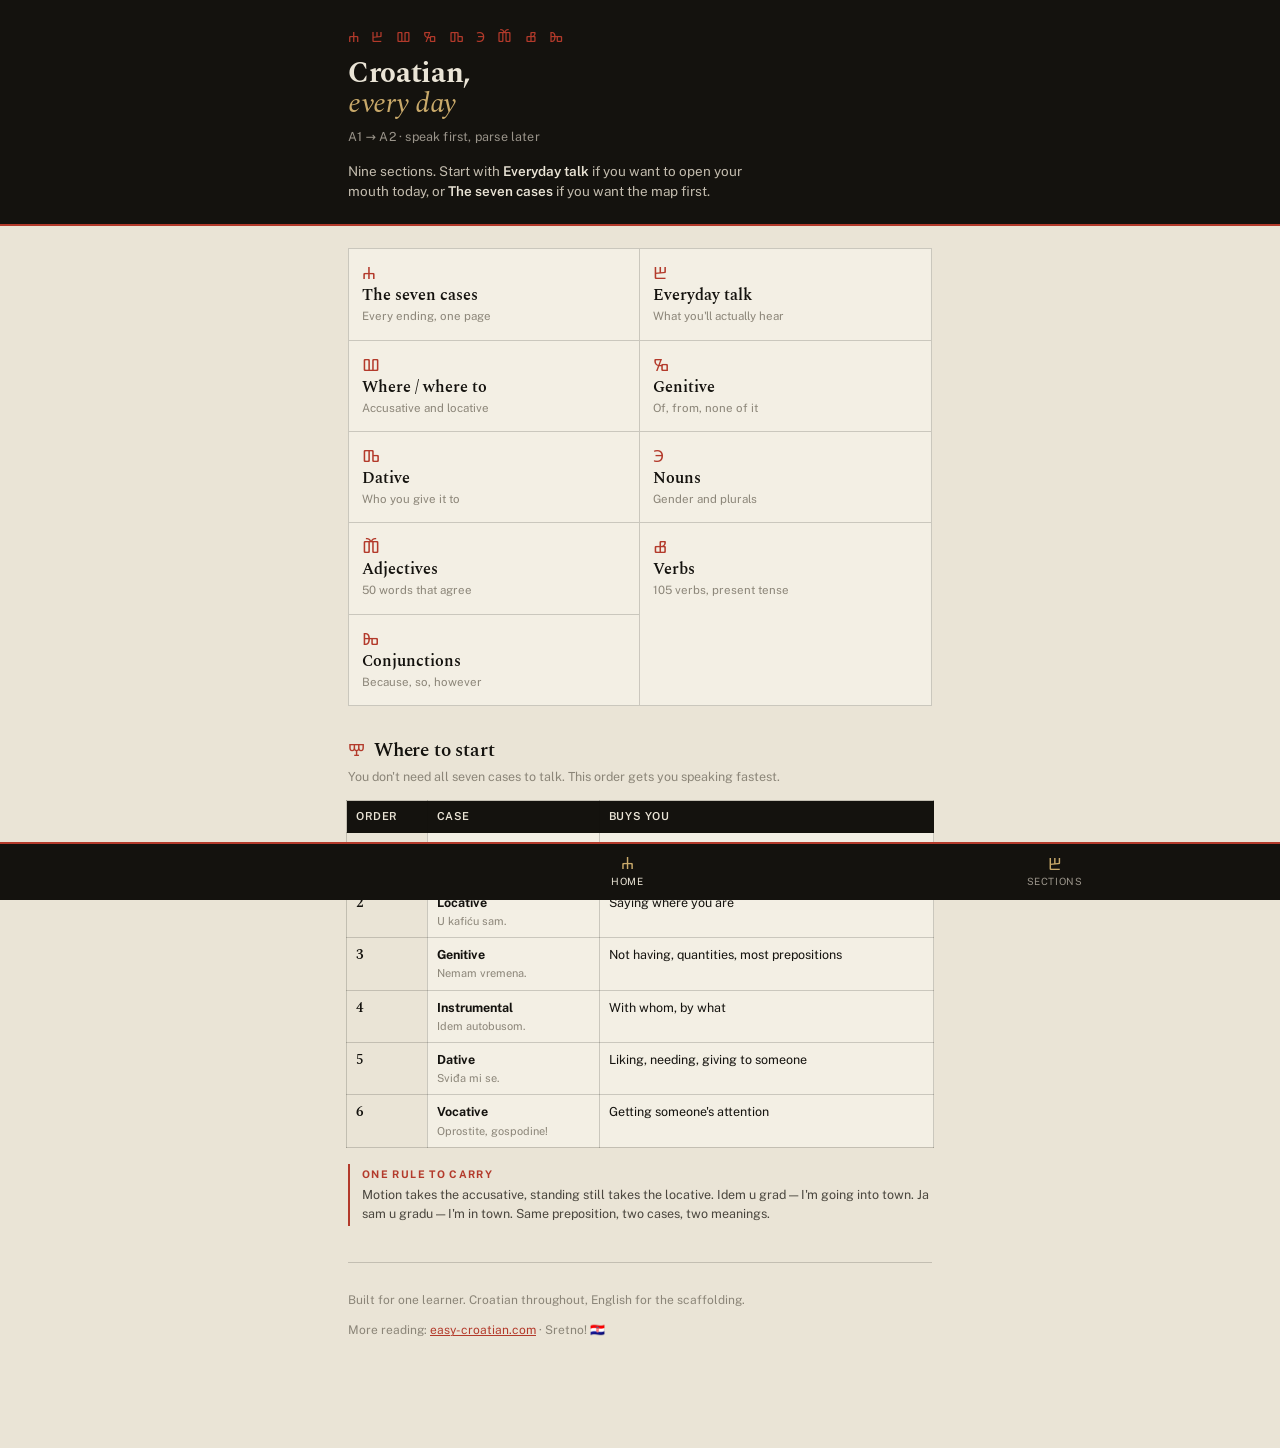
==== commit f46e4920: "Add files via upload" ====
--- a/index.html
+++ b/index.html
@@ -19,10 +19,10 @@
 
 <div class="pagehead">
   <div class="wrap">
-    <div class="glagstrip">Ⰰ Ⰱ Ⰲ Ⰳ Ⰴ Ⰵ Ⰶ Ⰷ</div>
+    <div class="glagstrip">Ⰰ Ⰱ Ⰲ Ⰳ Ⰴ Ⰵ Ⰶ Ⰷ Ⰸ</div>
     <h1>Croatian,<br><em>every day</em></h1>
     <p class="sub">A1 → A2 · speak first, parse later</p>
-    <p class="lede">Eight sections. Start with <b>Everyday talk</b> if you want to open your mouth today, or <b>The seven cases</b> if you want the map first.</p>
+    <p class="lede">Nine sections. Start with <b>Everyday talk</b> if you want to open your mouth today, or <b>The seven cases</b> if you want the map first.</p>
   </div>
 </div>
 <div class="headrule"></div>
@@ -64,7 +64,8 @@
   {file:"dativ.html",      glag:"Ⰴ", name:"Dative",          desc:"Who you give it to"},
   {file:"imenice.html",    glag:"Ⰵ", name:"Nouns",           desc:"Gender and plurals"},
   {file:"adjectives.html", glag:"Ⰶ", name:"Adjectives",      desc:"50 words that agree"},
-  {file:"verbtest.html",   glag:"Ⰷ", name:"Verbs",           desc:"105 verbs, present tense"}
+  {file:"verbtest.html",   glag:"Ⰷ", name:"Verbs",           desc:"105 verbs, present tense"},
+  {file:"conjunctions.html", glag:"Ⰸ", name:"Conjunctions",  desc:"Because, so, however"}
 ];
 document.getElementById("hub").innerHTML = SECTIONS.map(function(s){
   return '<a class="cell" href="'+s.file+'"><span class="glag">'+s.glag+'</span>'+
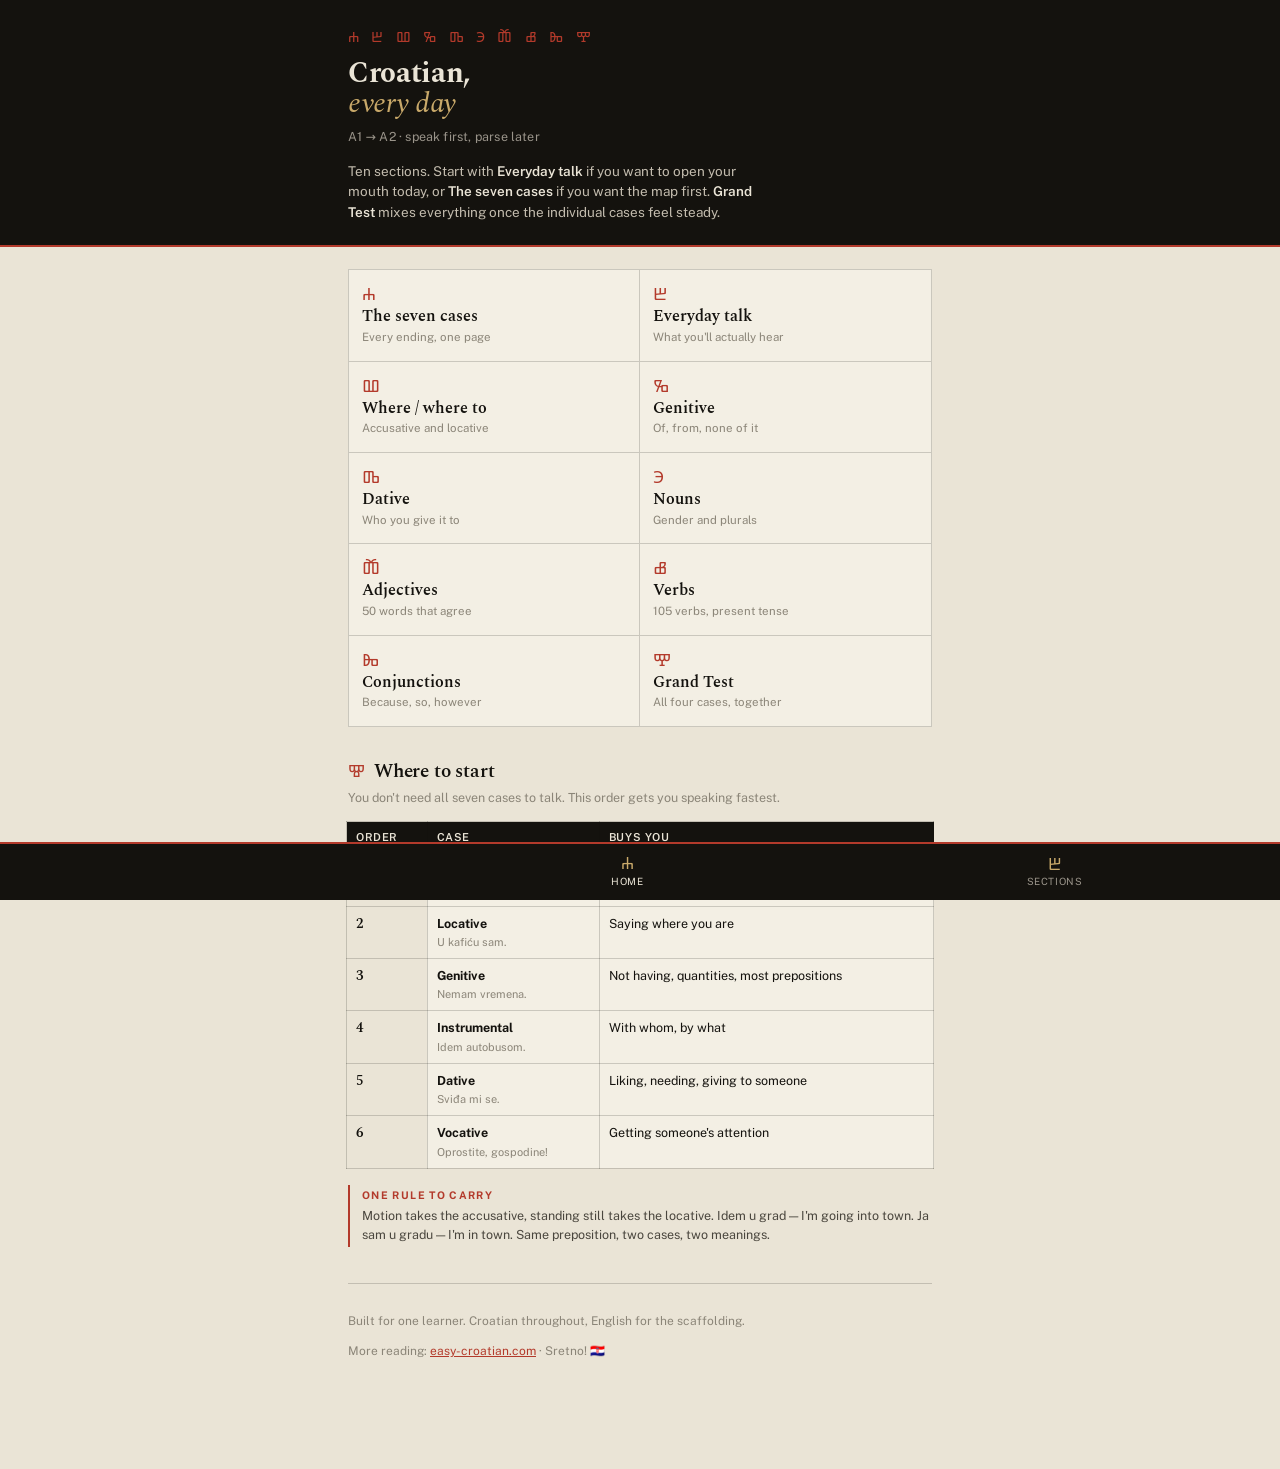
==== commit 8c10f29d: "Add files via upload" ====
--- a/index.html
+++ b/index.html
@@ -19,10 +19,10 @@
 
 <div class="pagehead">
   <div class="wrap">
-    <div class="glagstrip">Ⰰ Ⰱ Ⰲ Ⰳ Ⰴ Ⰵ Ⰶ Ⰷ Ⰸ</div>
+    <div class="glagstrip">Ⰰ Ⰱ Ⰲ Ⰳ Ⰴ Ⰵ Ⰶ Ⰷ Ⰸ Ⰹ</div>
     <h1>Croatian,<br><em>every day</em></h1>
     <p class="sub">A1 → A2 · speak first, parse later</p>
-    <p class="lede">Nine sections. Start with <b>Everyday talk</b> if you want to open your mouth today, or <b>The seven cases</b> if you want the map first.</p>
+    <p class="lede">Ten sections. Start with <b>Everyday talk</b> if you want to open your mouth today, or <b>The seven cases</b> if you want the map first. <b>Grand Test</b> mixes everything once the individual cases feel steady.</p>
   </div>
 </div>
 <div class="headrule"></div>
@@ -31,7 +31,7 @@
   <div class="grid" id="hub"></div>
 
   <div class="sec">
-    <h2><span class="glag">Ⰹ</span>Where to start</h2>
+    <h2><span class="glag">Ⰺ</span>Where to start</h2>
     <p class="note">You don't need all seven cases to talk. This order gets you speaking fastest.</p>
     <div class="scroll">
       <table>
@@ -65,7 +65,8 @@
   {file:"imenice.html",    glag:"Ⰵ", name:"Nouns",           desc:"Gender and plurals"},
   {file:"adjectives.html", glag:"Ⰶ", name:"Adjectives",      desc:"50 words that agree"},
   {file:"verbtest.html",   glag:"Ⰷ", name:"Verbs",           desc:"105 verbs, present tense"},
-  {file:"conjunctions.html", glag:"Ⰸ", name:"Conjunctions",  desc:"Because, so, however"}
+  {file:"conjunctions.html", glag:"Ⰸ", name:"Conjunctions",  desc:"Because, so, however"},
+  {file:"grandtest.html",  glag:"Ⰹ", name:"Grand Test",      desc:"All four cases, together"}
 ];
 document.getElementById("hub").innerHTML = SECTIONS.map(function(s){
   return '<a class="cell" href="'+s.file+'"><span class="glag">'+s.glag+'</span>'+
